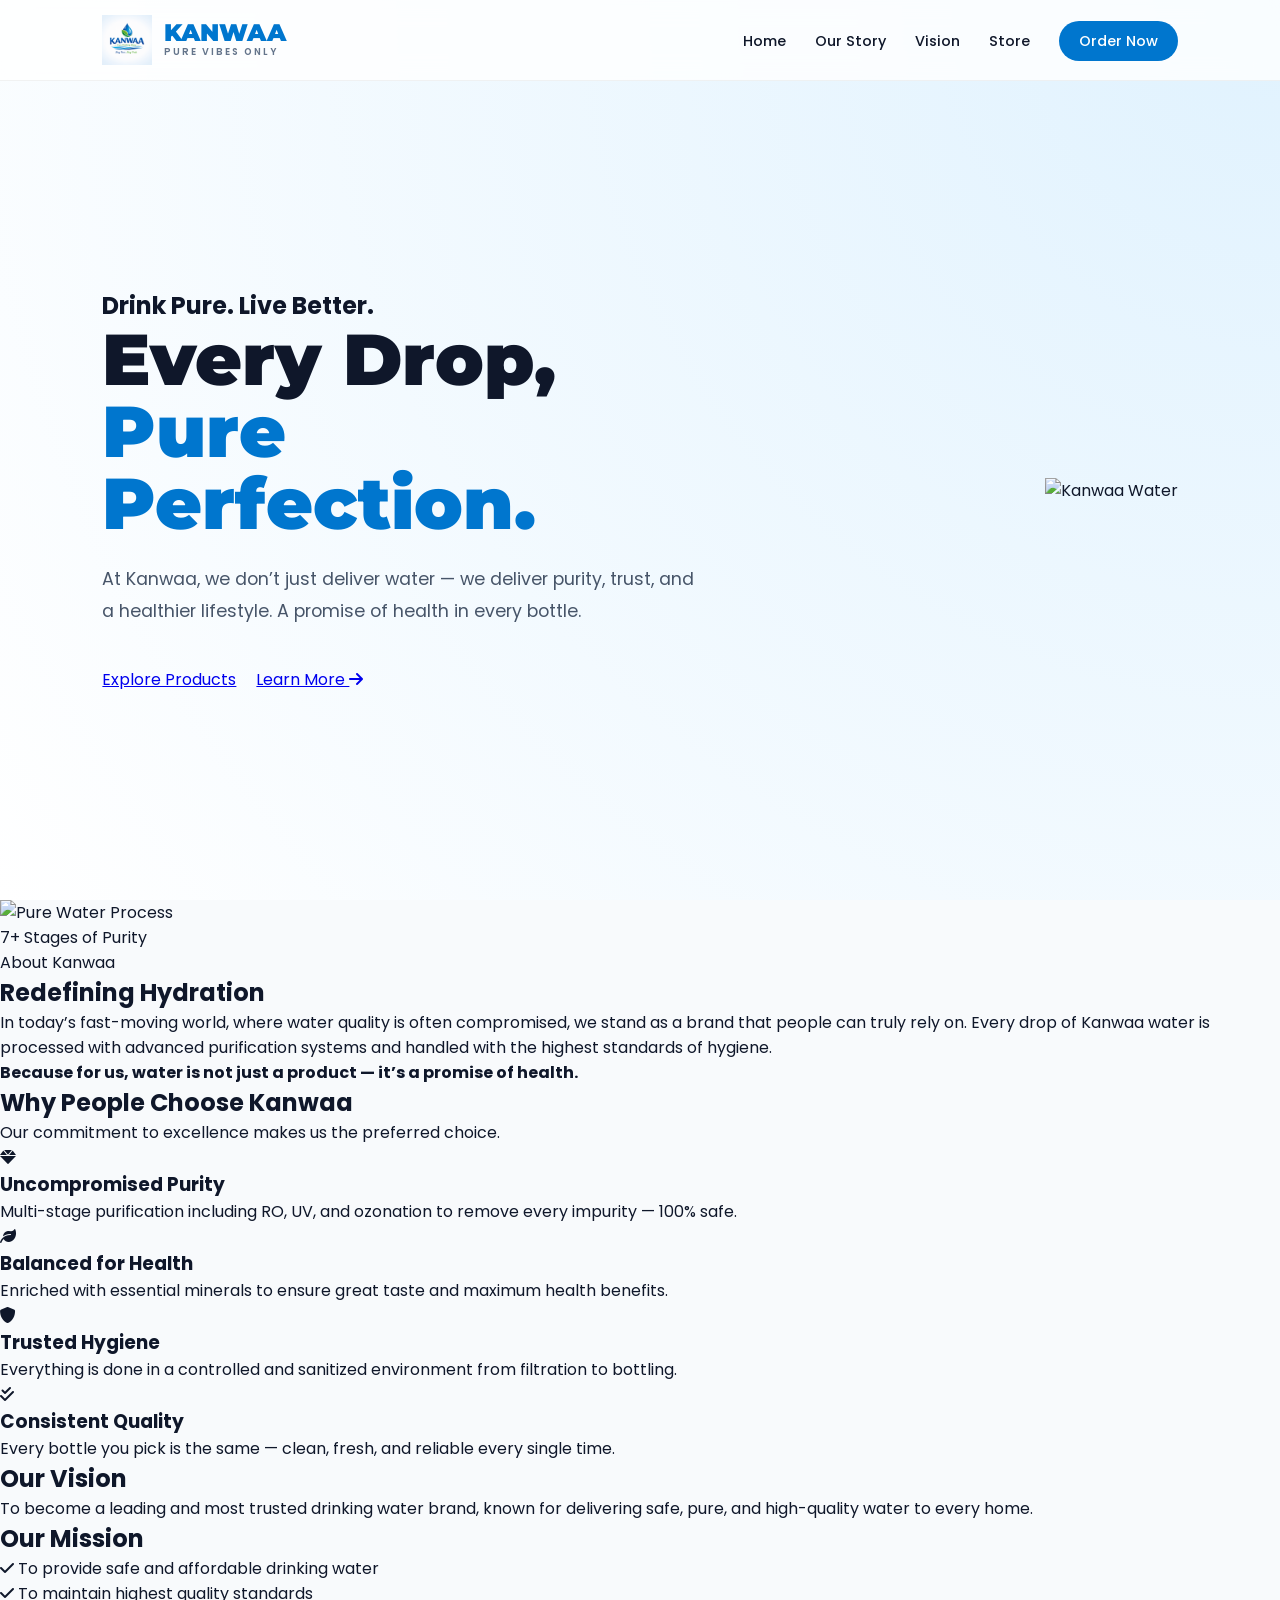
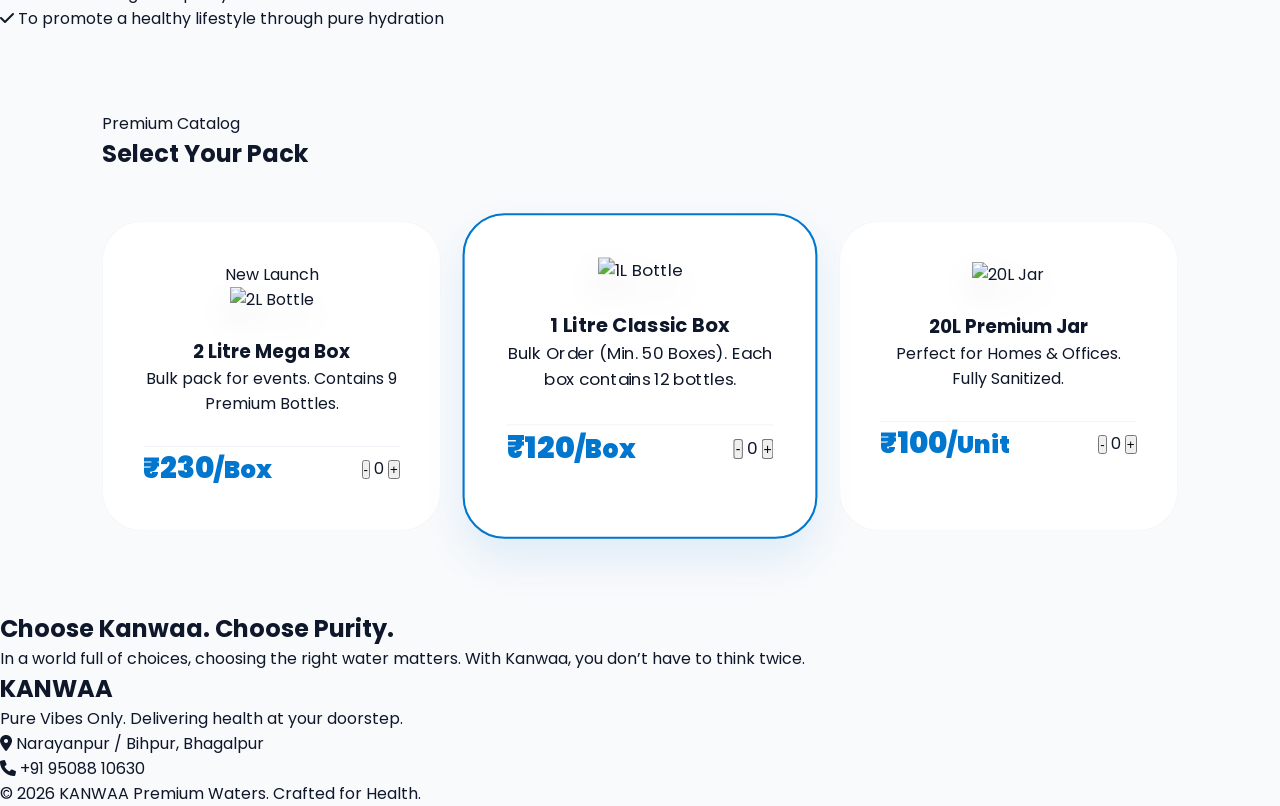
==== index.html @ 993a34cc "Update index.html" ====
<!DOCTYPE html>
<html lang="en">
<head>
    <meta charset="UTF-8">
    <meta name="viewport" content="width=device-width, initial-scale=1.0, maximum-scale=1.0, user-scalable=no">
    <title>KANWAA | Every Drop, Pure Perfection</title>
    <link rel="stylesheet" href="style.css">
    <link href="https://fonts.googleapis.com/css2?family=Montserrat:wght@400;700;900&family=Playfair+Display:wght@700&family=Poppins:wght@300;400;600&display=swap" rel="stylesheet">
    <link rel="stylesheet" href="https://cdnjs.cloudflare.com/ajax/libs/font-awesome/6.0.0/css/all.min.css">
</head>
<body>

    <nav class="navbar">
        <div class="logo">
            <img src="logo.png" alt="Kanwaa">
            <div class="brand-text">
                <span class="main-name">KANWAA</span>
                <span class="tagline">PURE VIBES ONLY</span>
            </div>
        </div>
        <div class="nav-links">
            <a href="#hero">Home</a>
            <a href="#about">Our Story</a>
            <a href="#vision">Vision</a>
            <a href="#products">Store</a>
            <a href="https://wa.me/919508810630" class="nav-cta">Order Now</a>
        </div>
    </nav>

    <section id="hero" class="hero-section">
        <div class="hero-content reveal">
            <h2 class="sub-headline">Drink Pure. Live Better.</h2>
            <h1>Every Drop, <br><span>Pure Perfection.</span></h1>
            <p>At Kanwaa, we don’t just deliver water — we deliver purity, trust, and a healthier lifestyle. A promise of health in every bottle.</p>
            <div class="hero-btns">
                <a href="#products" class="btn-primary">Explore Products</a>
                <a href="#about" class="btn-link">Learn More <i class="fas fa-arrow-right"></i></a>
            </div>
        </div>
        <div class="hero-visual">
            <img src="bottle.png" class="floating-hero" alt="Kanwaa Water">
        </div>
    </section>

    <section id="about" class="about-section">
        <div class="container">
            <div class="about-grid">
                <div class="about-image reveal">
                    <img src="factory-view.jpg" alt="Pure Water Process">
                    <div class="experience-badge">7+ Stages of Purity</div>
                </div>
                <div class="about-text reveal">
                    <span class="section-tag">About Kanwaa</span>
                    <h2>Redefining Hydration</h2>
                    <p>In today’s fast-moving world, where water quality is often compromised, we stand as a brand that people can truly rely on. Every drop of Kanwaa water is processed with advanced purification systems and handled with the highest standards of hygiene.</p>
                    <p><strong>Because for us, water is not just a product — it’s a promise of health.</strong></p>
                </div>
            </div>
        </div>
    </section>

    <section class="features-section">
        <div class="section-header reveal">
            <h2>Why People Choose Kanwaa</h2>
            <p>Our commitment to excellence makes us the preferred choice.</p>
        </div>
        <div class="features-grid container">
            <div class="feature-card reveal">
                <div class="icon-box"><i class="fas fa-gem"></i></div>
                <h3>Uncompromised Purity</h3>
                <p>Multi-stage purification including RO, UV, and ozonation to remove every impurity — 100% safe.</p>
            </div>
            <div class="feature-card reveal">
                <div class="icon-box"><i class="fas fa-leaf"></i></div>
                <h3>Balanced for Health</h3>
                <p>Enriched with essential minerals to ensure great taste and maximum health benefits.</p>
            </div>
            <div class="feature-card reveal">
                <div class="icon-box"><i class="fas fa-shield-alt"></i></div>
                <h3>Trusted Hygiene</h3>
                <p>Everything is done in a controlled and sanitized environment from filtration to bottling.</p>
            </div>
            <div class="feature-card reveal">
                <div class="icon-box"><i class="fas fa-check-double"></i></div>
                <h3>Consistent Quality</h3>
                <p>Every bottle you pick is the same — clean, fresh, and reliable every single time.</p>
            </div>
        </div>
    </section>

    <section id="vision" class="vision-section">
        <div class="vision-overlay"></div>
        <div class="container vision-content reveal">
            <div class="vision-box">
                <h2>Our Vision</h2>
                <p>To become a leading and most trusted drinking water brand, known for delivering safe, pure, and high-quality water to every home.</p>
            </div>
            <div class="mission-box">
                <h2>Our Mission</h2>
                <ul>
                    <li><i class="fas fa-check"></i> To provide safe and affordable drinking water</li>
                    <li><i class="fas fa-check"></i> To maintain highest quality standards</li>
                    <li><i class="fas fa-check"></i> To promote a healthy lifestyle through pure hydration</li>
                </ul>
            </div>
        </div>
    </section>

    <section id="products" class="store-section">
        <div class="section-header reveal">
            <span class="section-tag">Premium Catalog</span>
            <h2>Select Your Pack</h2>
        </div>
        
        <div class="product-grid container">
            <div class="p-card reveal">
                <span class="best-value">New Launch</span>
                <div class="p-img"><img src="bottle-2l.png" alt="2L Bottle"></div>
                <div class="p-info">
                    <h3>2 Litre Mega Box</h3>
                    <p>Bulk pack for events. Contains 9 Premium Bottles.</p>
                    <div class="p-footer">
                        <span class="price">₹230<small>/Box</small></span>
                        <div class="qty-btn">
                            <button onclick="changeQty('b2l', -1)">-</button>
                            <span id="b2l-qty">0</span>
                            <button onclick="changeQty('b2l', 1)">+</button>
                        </div>
                    </div>
                </div>
            </div>

            <div class="p-card featured reveal">
                <div class="p-img"><img src="bottle-1l.png" alt="1L Bottle"></div>
                <div class="p-info">
                    <h3>1 Litre Classic Box</h3>
                    <p>Bulk Order (Min. 50 Boxes). Each box contains 12 bottles.</p>
                    <div class="p-footer">
                        <span class="price">₹120<small>/Box</small></span>
                        <div class="qty-btn">
                            <button onclick="changeQty('b1l', -1)">-</button>
                            <span id="b1l-qty">0</span>
                            <button onclick="changeQty('b1l', 1)">+</button>
                        </div>
                    </div>
                </div>
            </div>

            <div class="p-card reveal">
                <div class="p-img"><img src="can-20l.png" alt="20L Jar"></div>
                <div class="p-info">
                    <h3>20L Premium Jar</h3>
                    <p>Perfect for Homes & Offices. Fully Sanitized.</p>
                    <div class="p-footer">
                        <span class="price">₹100<small>/Unit</small></span>
                        <div class="qty-btn">
                            <button onclick="changeQty('can20', -1)">-</button>
                            <span id="can20-qty">0</span>
                            <button onclick="changeQty('can20', 1)">+</button>
                        </div>
                    </div>
                </div>
            </div>
        </div>
    </section>

    <section class="final-msg reveal">
        <div class="container">
            <h2>Choose Kanwaa. Choose Purity.</h2>
            <p>In a world full of choices, choosing the right water matters. With Kanwaa, you don’t have to think twice.</p>
        </div>
    </section>

    <div id="loginModal" class="modal-overlay">
        <div class="modal-content">
            <h3>Complete Delivery Info</h3>
            <input type="text" id="userName" placeholder="Your Name">
            <input type="tel" id="userPhone" placeholder="WhatsApp Number">
            <textarea id="userAddress" placeholder="Full Delivery Address"></textarea>
            <button class="btn-confirm" onclick="finalCheckout()">Confirm & WhatsApp</button>
            <button class="btn-close" onclick="closeModal()">Close</button>
        </div>
    </div>

    <div id="checkout-bar" class="checkout-bar hide">
        <div class="total-wrap">
            <span>Estimated Total</span>
            <h3 id="total-amt">₹0</h3>
        </div>
        <button class="btn-order" onclick="openModal()">Order via WhatsApp</button>
    </div>

    <footer class="footer">
        <div class="container footer-grid">
            <div class="f-brand">
                <h2>KANWAA</h2>
                <p>Pure Vibes Only. Delivering health at your doorstep.</p>
            </div>
            <div class="f-contact">
                <p><i class="fas fa-map-marker-alt"></i> Narayanpur / Bihpur, Bhagalpur</p>
                <p><i class="fas fa-phone"></i> +91 95088 10630</p>
            </div>
        </div>
        <div class="bottom-bar">© 2026 KANWAA Premium Waters. Crafted for Health.</div>
    </footer>

    <script src="script.js"></script>
</body>
</html>
---- style.css ----
:root {
    --brand-blue: #0076CE;
    --brand-dark: #0f172a;
    --brand-white: #ffffff;
    --brand-grey: #f8fafc;
    --accent: #10b981;
}

* { margin: 0; padding: 0; box-sizing: border-box; }
body { font-family: 'Poppins', sans-serif; background: var(--brand-grey); color: var(--brand-dark); overflow-x: hidden; }

/* Luxury Navbar */
.navbar {
    position: fixed; width: 100%; top: 0; padding: 15px 8%;
    display: flex; justify-content: space-between; align-items: center;
    background: rgba(255,255,255,0.8); backdrop-filter: blur(15px);
    z-index: 1000; border-bottom: 1px solid rgba(0,0,0,0.05);
}
.logo { display: flex; align-items: center; gap: 12px; }
.logo img { height: 50px; }
.brand-text { display: flex; flex-direction: column; }
.main-name { font-family: 'Montserrat', sans-serif; font-weight: 900; font-size: 1.5rem; color: var(--brand-blue); line-height: 1; }
.tagline { font-size: 0.6rem; text-transform: uppercase; letter-spacing: 2px; font-weight: 600; color: #64748b; }
.nav-links a { margin-left: 25px; text-decoration: none; color: var(--brand-dark); font-size: 0.9rem; font-weight: 500; transition: 0.3s; }
.nav-cta { background: var(--brand-blue); color: white !important; padding: 10px 20px; border-radius: 50px; }

/* Hero Section */
.hero-section {
    padding: 160px 8% 80px; min-height: 100vh;
    display: flex; justify-content: space-between; align-items: center;
    background: radial-gradient(circle at top right, #e0f2fe, #ffffff);
}
.hero-content { max-width: 600px; }
.pre-title { font-size: 0.8rem; letter-spacing: 5px; color: var(--brand-blue); margin-bottom: 15px; }
.hero-content h1 { font-family: 'Montserrat', sans-serif; font-size: 4.5rem; line-height: 1; margin-bottom: 25px; font-weight: 900; }
.hero-content h1 span { color: var(--brand-blue); }
.hero-content p { font-size: 1.1rem; color: #475569; line-height: 1.8; margin-bottom: 40px; }
.hero-btns { display: flex; gap: 20px; }
.btn-main { background: var(--brand-dark); color: white; padding: 18px 35px; border-radius: 50px; text-decoration: none; font-weight: bold; transition: 0.3s; }
.btn-outline { border: 2px solid var(--brand-dark); color: var(--brand-dark); padding: 16px 35px; border-radius: 50px; text-decoration: none; font-weight: bold; }
.btn-main:hover { transform: translateY(-5px); box-shadow: 0 10px 20px rgba(0,0,0,0.1); }

/* Delivery Checker */
.delivery-checker { padding: 40px 8%; margin-top: -60px; z-index: 100; position: relative; }
.checker-card { background: white; padding: 40px; border-radius: 30px; box-shadow: 0 20px 50px rgba(0,0,0,0.05); text-align: center; }
.checker-card i { font-size: 2rem; color: var(--brand-blue); margin-bottom: 15px; }
.input-group { display: flex; max-width: 500px; margin: 25px auto; background: #f1f5f9; padding: 8px; border-radius: 100px; }
.input-group input { border: none; background: transparent; padding: 12px 25px; flex: 1; outline: none; font-size: 1rem; }
.input-group button { background: var(--brand-blue); color: white; border: none; padding: 12px 30px; border-radius: 100px; font-weight: bold; cursor: pointer; }

/* Science Section */
.science-section { padding: 100px 8%; background: white; text-align: center; }
.section-title span { font-size: 0.8rem; font-weight: 700; color: var(--brand-blue); letter-spacing: 3px; }
.section-title h2 { font-family: 'Montserrat', sans-serif; font-size: 2.5rem; margin-top: 10px; margin-bottom: 60px; }
.science-grid { display: grid; grid-template-columns: repeat(auto-fit, minmax(280px, 1fr)); gap: 40px; }
.science-item { padding: 40px; border-radius: 20px; background: #f8fafc; transition: 0.3s; }
.science-item i { font-size: 2.5rem; color: var(--brand-blue); margin-bottom: 20px; }
.science-item h3 { margin-bottom: 15px; font-weight: 700; }
.science-item p { font-size: 0.95rem; color: #64748b; line-height: 1.6; }

/* Product Cards */
.store-section { padding: 80px 8%; }
.product-grid { display: grid; grid-template-columns: repeat(auto-fit, minmax(320px, 1fr)); gap: 30px; margin-top: 50px; }
.p-card { background: white; padding: 40px; border-radius: 40px; border: 1px solid rgba(0,0,0,0.03); transition: 0.4s; text-align: center; }
.p-card.featured { border: 2px solid var(--brand-blue); transform: scale(1.05); box-shadow: 0 20px 40px rgba(0,118,206,0.1); }
.p-img img { height: 250px; margin-bottom: 25px; filter: drop-shadow(0 15px 15px rgba(0,0,0,0.1)); }
.p-footer { display: flex; justify-content: space-between; align-items: center; margin-top: 30px; border-top: 1px solid #f1f5f9; pt: 20px; }
.price { font-size: 1.8rem; font-weight: 900; color: var(--brand-blue); }
.qty { display: flex; align-items: center; gap: 15px; background: #f1f5f9; padding: 5px; border-radius: 50px; }
.qty button { width: 35px; height: 35px; border-radius: 50%; border: none; background: white; font-weight: bold; cursor: pointer; color: var(--brand-blue); }

/* Sticky Bar */
.checkout-bar {
    position: fixed; bottom: 20px; left: 50%; transform: translateX(-50%);
    width: 90%; max-width: 800px; background: var(--brand-dark);
    padding: 20px 40px; border-radius: 100px; display: flex; justify-content: space-between;
    align-items: center; color: white; z-index: 2000; box-shadow: 0 30px 60px rgba(0,0,0,0.3);
}
.checkout-bar.hide { display: none; }
.btn-final { background: var(--accent); color: white; border: none; padding: 15px 35px; border-radius: 50px; font-weight: 800; cursor: pointer; transition: 0.3s; }

/* Modal Styles */
.modal-overlay { position: fixed; top:0; left:0; width:100%; height:100%; background: rgba(0,0,0,0.8); z-index: 3000; display:none; align-items:center; justify-content:center; }
.modal-content { background: white; padding: 40px; border-radius: 30px; width: 90%; max-width: 500px; text-align: center; }
.modal-content input, .modal-content textarea { width: 100%; padding: 15px; margin-bottom: 15px; border-radius: 10px; border: 1px solid #ddd; font-family: inherit; }
.btn-confirm { background: var(--accent); color: white; width: 100%; padding: 15px; border-radius: 10px; border: none; font-weight: bold; cursor: pointer; margin-top: 10px; }

/* Mobile Optimization */
@media (max-width: 768px) {
    .hero-section { flex-direction: column; text-align: center; padding-top: 120px; }
    .hero-content h1 { font-size: 2.8rem; }
    .nav-links { display: none; }
    .hero-visual img { max-width: 200px; margin-top: 40px; }
    .checkout-bar { width: 95%; padding: 15px 25px; border-radius: 20px; bottom: 10px; }
    .checkout-bar h3 { font-size: 1.2rem; }
}
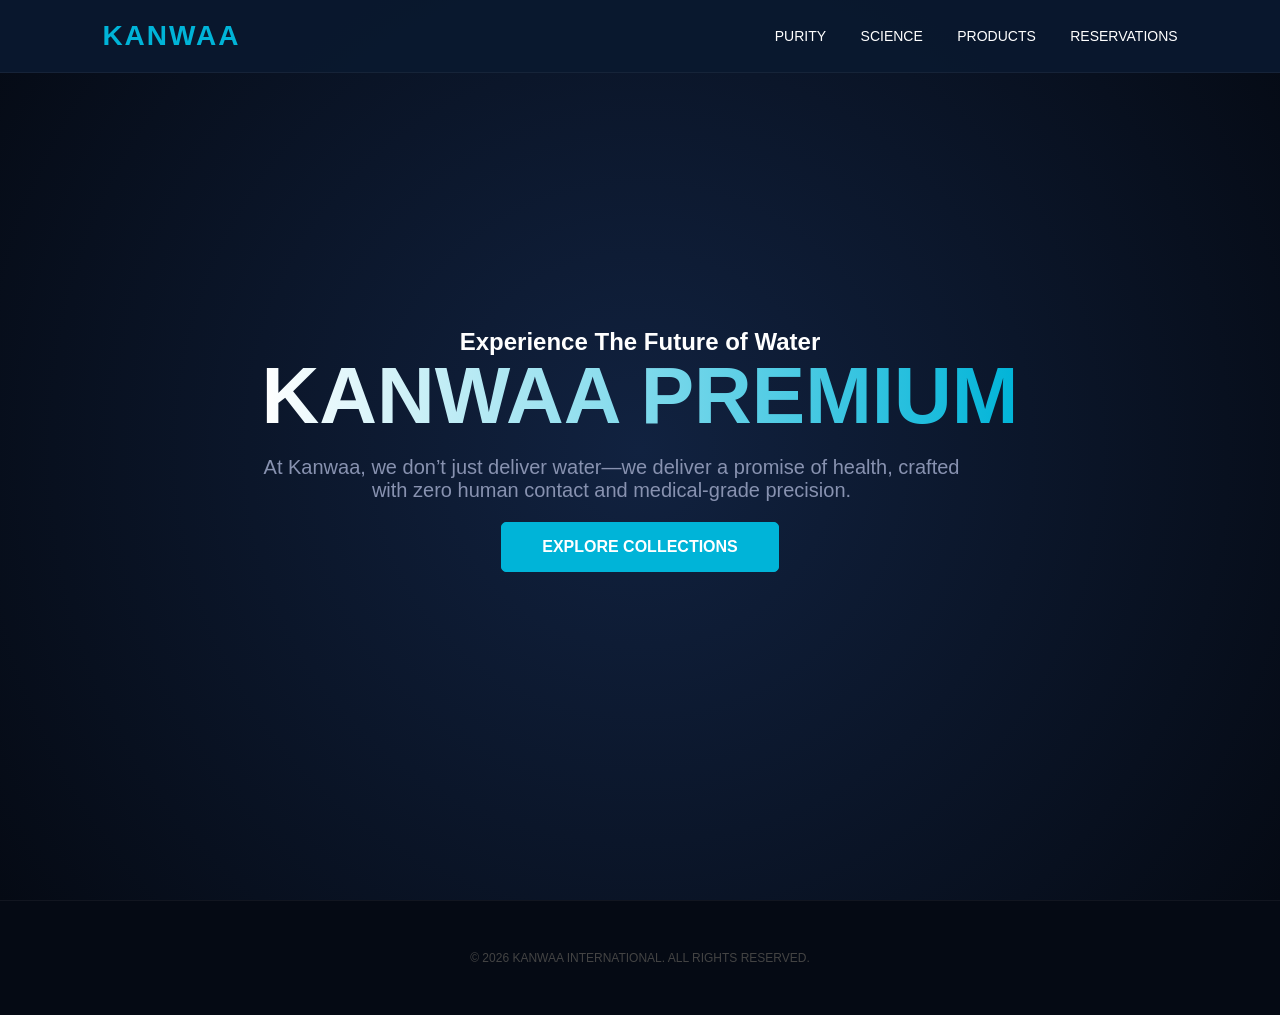
==== commit 223f71fd: "Update index.html" ====
--- a/index.html
+++ b/index.html
@@ -2,208 +2,31 @@
 <html lang="en">
 <head>
     <meta charset="UTF-8">
-    <meta name="viewport" content="width=device-width, initial-scale=1.0, maximum-scale=1.0, user-scalable=no">
-    <title>KANWAA | Every Drop, Pure Perfection</title>
+    <title>KANWAA | Elite Hydration</title>
     <link rel="stylesheet" href="style.css">
-    <link href="https://fonts.googleapis.com/css2?family=Montserrat:wght@400;700;900&family=Playfair+Display:wght@700&family=Poppins:wght@300;400;600&display=swap" rel="stylesheet">
-    <link rel="stylesheet" href="https://cdnjs.cloudflare.com/ajax/libs/font-awesome/6.0.0/css/all.min.css">
 </head>
 <body>
-
     <nav class="navbar">
-        <div class="logo">
-            <img src="logo.png" alt="Kanwaa">
-            <div class="brand-text">
-                <span class="main-name">KANWAA</span>
-                <span class="tagline">PURE VIBES ONLY</span>
-            </div>
-        </div>
+        <div class="logo">KANWAA</div>
         <div class="nav-links">
-            <a href="#hero">Home</a>
-            <a href="#about">Our Story</a>
-            <a href="#vision">Vision</a>
-            <a href="#products">Store</a>
-            <a href="https://wa.me/919508810630" class="nav-cta">Order Now</a>
+            <a href="index.html">Purity</a>
+            <a href="science.html">Science</a>
+            <a href="products.html">Products</a>
+            <a href="order.html">Reservations</a>
         </div>
     </nav>
 
-    <section id="hero" class="hero-section">
+    <section class="hero">
         <div class="hero-content reveal">
-            <h2 class="sub-headline">Drink Pure. Live Better.</h2>
-            <h1>Every Drop, <br><span>Pure Perfection.</span></h1>
-            <p>At Kanwaa, we don’t just deliver water — we deliver purity, trust, and a healthier lifestyle. A promise of health in every bottle.</p>
-            <div class="hero-btns">
-                <a href="#products" class="btn-primary">Explore Products</a>
-                <a href="#about" class="btn-link">Learn More <i class="fas fa-arrow-right"></i></a>
-            </div>
-        </div>
-        <div class="hero-visual">
-            <img src="bottle.png" class="floating-hero" alt="Kanwaa Water">
+            <h2>Experience The Future of Water</h2>
+            <h1>KANWAA PREMIUM</h1>
+            <p>At Kanwaa, we don’t just deliver water—we deliver a promise of health, crafted with zero human contact and medical-grade precision.</p>
+            <a href="products.html" class="btn-premium">EXPLORE COLLECTIONS</a>
         </div>
     </section>
 
-    <section id="about" class="about-section">
-        <div class="container">
-            <div class="about-grid">
-                <div class="about-image reveal">
-                    <img src="factory-view.jpg" alt="Pure Water Process">
-                    <div class="experience-badge">7+ Stages of Purity</div>
-                </div>
-                <div class="about-text reveal">
-                    <span class="section-tag">About Kanwaa</span>
-                    <h2>Redefining Hydration</h2>
-                    <p>In today’s fast-moving world, where water quality is often compromised, we stand as a brand that people can truly rely on. Every drop of Kanwaa water is processed with advanced purification systems and handled with the highest standards of hygiene.</p>
-                    <p><strong>Because for us, water is not just a product — it’s a promise of health.</strong></p>
-                </div>
-            </div>
-        </div>
-    </section>
-
-    <section class="features-section">
-        <div class="section-header reveal">
-            <h2>Why People Choose Kanwaa</h2>
-            <p>Our commitment to excellence makes us the preferred choice.</p>
-        </div>
-        <div class="features-grid container">
-            <div class="feature-card reveal">
-                <div class="icon-box"><i class="fas fa-gem"></i></div>
-                <h3>Uncompromised Purity</h3>
-                <p>Multi-stage purification including RO, UV, and ozonation to remove every impurity — 100% safe.</p>
-            </div>
-            <div class="feature-card reveal">
-                <div class="icon-box"><i class="fas fa-leaf"></i></div>
-                <h3>Balanced for Health</h3>
-                <p>Enriched with essential minerals to ensure great taste and maximum health benefits.</p>
-            </div>
-            <div class="feature-card reveal">
-                <div class="icon-box"><i class="fas fa-shield-alt"></i></div>
-                <h3>Trusted Hygiene</h3>
-                <p>Everything is done in a controlled and sanitized environment from filtration to bottling.</p>
-            </div>
-            <div class="feature-card reveal">
-                <div class="icon-box"><i class="fas fa-check-double"></i></div>
-                <h3>Consistent Quality</h3>
-                <p>Every bottle you pick is the same — clean, fresh, and reliable every single time.</p>
-            </div>
-        </div>
-    </section>
-
-    <section id="vision" class="vision-section">
-        <div class="vision-overlay"></div>
-        <div class="container vision-content reveal">
-            <div class="vision-box">
-                <h2>Our Vision</h2>
-                <p>To become a leading and most trusted drinking water brand, known for delivering safe, pure, and high-quality water to every home.</p>
-            </div>
-            <div class="mission-box">
-                <h2>Our Mission</h2>
-                <ul>
-                    <li><i class="fas fa-check"></i> To provide safe and affordable drinking water</li>
-                    <li><i class="fas fa-check"></i> To maintain highest quality standards</li>
-                    <li><i class="fas fa-check"></i> To promote a healthy lifestyle through pure hydration</li>
-                </ul>
-            </div>
-        </div>
-    </section>
-
-    <section id="products" class="store-section">
-        <div class="section-header reveal">
-            <span class="section-tag">Premium Catalog</span>
-            <h2>Select Your Pack</h2>
-        </div>
-        
-        <div class="product-grid container">
-            <div class="p-card reveal">
-                <span class="best-value">New Launch</span>
-                <div class="p-img"><img src="bottle-2l.png" alt="2L Bottle"></div>
-                <div class="p-info">
-                    <h3>2 Litre Mega Box</h3>
-                    <p>Bulk pack for events. Contains 9 Premium Bottles.</p>
-                    <div class="p-footer">
-                        <span class="price">₹230<small>/Box</small></span>
-                        <div class="qty-btn">
-                            <button onclick="changeQty('b2l', -1)">-</button>
-                            <span id="b2l-qty">0</span>
-                            <button onclick="changeQty('b2l', 1)">+</button>
-                        </div>
-                    </div>
-                </div>
-            </div>
-
-            <div class="p-card featured reveal">
-                <div class="p-img"><img src="bottle-1l.png" alt="1L Bottle"></div>
-                <div class="p-info">
-                    <h3>1 Litre Classic Box</h3>
-                    <p>Bulk Order (Min. 50 Boxes). Each box contains 12 bottles.</p>
-                    <div class="p-footer">
-                        <span class="price">₹120<small>/Box</small></span>
-                        <div class="qty-btn">
-                            <button onclick="changeQty('b1l', -1)">-</button>
-                            <span id="b1l-qty">0</span>
-                            <button onclick="changeQty('b1l', 1)">+</button>
-                        </div>
-                    </div>
-                </div>
-            </div>
-
-            <div class="p-card reveal">
-                <div class="p-img"><img src="can-20l.png" alt="20L Jar"></div>
-                <div class="p-info">
-                    <h3>20L Premium Jar</h3>
-                    <p>Perfect for Homes & Offices. Fully Sanitized.</p>
-                    <div class="p-footer">
-                        <span class="price">₹100<small>/Unit</small></span>
-                        <div class="qty-btn">
-                            <button onclick="changeQty('can20', -1)">-</button>
-                            <span id="can20-qty">0</span>
-                            <button onclick="changeQty('can20', 1)">+</button>
-                        </div>
-                    </div>
-                </div>
-            </div>
-        </div>
-    </section>
-
-    <section class="final-msg reveal">
-        <div class="container">
-            <h2>Choose Kanwaa. Choose Purity.</h2>
-            <p>In a world full of choices, choosing the right water matters. With Kanwaa, you don’t have to think twice.</p>
-        </div>
-    </section>
-
-    <div id="loginModal" class="modal-overlay">
-        <div class="modal-content">
-            <h3>Complete Delivery Info</h3>
-            <input type="text" id="userName" placeholder="Your Name">
-            <input type="tel" id="userPhone" placeholder="WhatsApp Number">
-            <textarea id="userAddress" placeholder="Full Delivery Address"></textarea>
-            <button class="btn-confirm" onclick="finalCheckout()">Confirm & WhatsApp</button>
-            <button class="btn-close" onclick="closeModal()">Close</button>
-        </div>
-    </div>
-
-    <div id="checkout-bar" class="checkout-bar hide">
-        <div class="total-wrap">
-            <span>Estimated Total</span>
-            <h3 id="total-amt">₹0</h3>
-        </div>
-        <button class="btn-order" onclick="openModal()">Order via WhatsApp</button>
-    </div>
-
-    <footer class="footer">
-        <div class="container footer-grid">
-            <div class="f-brand">
-                <h2>KANWAA</h2>
-                <p>Pure Vibes Only. Delivering health at your doorstep.</p>
-            </div>
-            <div class="f-contact">
-                <p><i class="fas fa-map-marker-alt"></i> Narayanpur / Bihpur, Bhagalpur</p>
-                <p><i class="fas fa-phone"></i> +91 95088 10630</p>
-            </div>
-        </div>
-        <div class="bottom-bar">© 2026 KANWAA Premium Waters. Crafted for Health.</div>
+    <footer class="reveal">
+        &copy; 2026 KANWAA INTERNATIONAL. ALL RIGHTS RESERVED.
     </footer>
-
-    <script src="script.js"></script>
 </body>
 </html>
--- a/style.css
+++ b/style.css
@@ -1,96 +1,67 @@
 :root {
-    --brand-blue: #0076CE;
-    --brand-dark: #0f172a;
-    --brand-white: #ffffff;
-    --brand-grey: #f8fafc;
-    --accent: #10b981;
+    --gold: #D4AF37;
+    --deep-blue: #0a192f;
+    --water-blue: #00b4d8;
+    --glass: rgba(255, 255, 255, 0.05);
 }
 
-* { margin: 0; padding: 0; box-sizing: border-box; }
-body { font-family: 'Poppins', sans-serif; background: var(--brand-grey); color: var(--brand-dark); overflow-x: hidden; }
+* { margin: 0; padding: 0; box-sizing: border-box; font-family: 'Poppins', sans-serif; }
+body { background: #050a14; color: #fff; overflow-x: hidden; }
 
-/* Luxury Navbar */
+/* Navigation */
 .navbar {
-    position: fixed; width: 100%; top: 0; padding: 15px 8%;
     display: flex; justify-content: space-between; align-items: center;
-    background: rgba(255,255,255,0.8); backdrop-filter: blur(15px);
-    z-index: 1000; border-bottom: 1px solid rgba(0,0,0,0.05);
+    padding: 20px 8%; background: rgba(10, 25, 47, 0.95);
+    position: fixed; width: 100%; top: 0; z-index: 1000; border-bottom: 1px solid var(--glass);
 }
-.logo { display: flex; align-items: center; gap: 12px; }
-.logo img { height: 50px; }
-.brand-text { display: flex; flex-direction: column; }
-.main-name { font-family: 'Montserrat', sans-serif; font-weight: 900; font-size: 1.5rem; color: var(--brand-blue); line-height: 1; }
-.tagline { font-size: 0.6rem; text-transform: uppercase; letter-spacing: 2px; font-weight: 600; color: #64748b; }
-.nav-links a { margin-left: 25px; text-decoration: none; color: var(--brand-dark); font-size: 0.9rem; font-weight: 500; transition: 0.3s; }
-.nav-cta { background: var(--brand-blue); color: white !important; padding: 10px 20px; border-radius: 50px; }
+.logo { font-size: 28px; font-weight: 900; color: var(--water-blue); letter-spacing: 2px; }
+.nav-links a { color: #fff; text-decoration: none; margin-left: 30px; font-weight: 500; transition: 0.3s; font-size: 14px; text-transform: uppercase; }
+.nav-links a:hover { color: var(--water-blue); }
 
 /* Hero Section */
-.hero-section {
-    padding: 160px 8% 80px; min-height: 100vh;
-    display: flex; justify-content: space-between; align-items: center;
-    background: radial-gradient(circle at top right, #e0f2fe, #ffffff);
+.hero {
+    height: 100vh; display: flex; align-items: center; justify-content: center;
+    text-align: center; background: radial-gradient(circle, #112240 0%, #050a14 100%);
+    padding: 0 10%;
 }
-.hero-content { max-width: 600px; }
-.pre-title { font-size: 0.8rem; letter-spacing: 5px; color: var(--brand-blue); margin-bottom: 15px; }
-.hero-content h1 { font-family: 'Montserrat', sans-serif; font-size: 4.5rem; line-height: 1; margin-bottom: 25px; font-weight: 900; }
-.hero-content h1 span { color: var(--brand-blue); }
-.hero-content p { font-size: 1.1rem; color: #475569; line-height: 1.8; margin-bottom: 40px; }
-.hero-btns { display: flex; gap: 20px; }
-.btn-main { background: var(--brand-dark); color: white; padding: 18px 35px; border-radius: 50px; text-decoration: none; font-weight: bold; transition: 0.3s; }
-.btn-outline { border: 2px solid var(--brand-dark); color: var(--brand-dark); padding: 16px 35px; border-radius: 50px; text-decoration: none; font-weight: bold; }
-.btn-main:hover { transform: translateY(-5px); box-shadow: 0 10px 20px rgba(0,0,0,0.1); }
+.hero-content h1 { font-size: 80px; font-weight: 900; background: linear-gradient(to right, #fff, var(--water-blue)); -webkit-background-clip: text; -webkit-text-fill-color: transparent; line-height: 1; }
+.hero-content p { font-size: 20px; color: #8892b0; margin: 20px 0; max-width: 700px; }
 
-/* Delivery Checker */
-.delivery-checker { padding: 40px 8%; margin-top: -60px; z-index: 100; position: relative; }
-.checker-card { background: white; padding: 40px; border-radius: 30px; box-shadow: 0 20px 50px rgba(0,0,0,0.05); text-align: center; }
-.checker-card i { font-size: 2rem; color: var(--brand-blue); margin-bottom: 15px; }
-.input-group { display: flex; max-width: 500px; margin: 25px auto; background: #f1f5f9; padding: 8px; border-radius: 100px; }
-.input-group input { border: none; background: transparent; padding: 12px 25px; flex: 1; outline: none; font-size: 1rem; }
-.input-group button { background: var(--brand-blue); color: white; border: none; padding: 12px 30px; border-radius: 100px; font-weight: bold; cursor: pointer; }
+/* Buttons */
+.btn-premium {
+    padding: 15px 40px; background: var(--water-blue); color: #fff; text-decoration: none;
+    border-radius: 5px; font-weight: bold; display: inline-block; transition: 0.4s;
+    border: 1px solid var(--water-blue);
+}
+.btn-premium:hover { background: transparent; color: var(--water-blue); transform: translateY(-5px); }
 
-/* Science Section */
-.science-section { padding: 100px 8%; background: white; text-align: center; }
-.section-title span { font-size: 0.8rem; font-weight: 700; color: var(--brand-blue); letter-spacing: 3px; }
-.section-title h2 { font-family: 'Montserrat', sans-serif; font-size: 2.5rem; margin-top: 10px; margin-bottom: 60px; }
-.science-grid { display: grid; grid-template-columns: repeat(auto-fit, minmax(280px, 1fr)); gap: 40px; }
-.science-item { padding: 40px; border-radius: 20px; background: #f8fafc; transition: 0.3s; }
-.science-item i { font-size: 2.5rem; color: var(--brand-blue); margin-bottom: 20px; }
-.science-item h3 { margin-bottom: 15px; font-weight: 700; }
-.science-item p { font-size: 0.95rem; color: #64748b; line-height: 1.6; }
+/* Science Grid */
+.science-grid { display: grid; grid-template-columns: repeat(3, 1fr); gap: 30px; padding: 100px 8%; }
+.step-card { background: #112240; padding: 40px; border-radius: 15px; border-bottom: 4px solid var(--water-blue); }
+.step-card h3 { color: var(--water-blue); margin-bottom: 15px; }
 
-/* Product Cards */
-.store-section { padding: 80px 8%; }
-.product-grid { display: grid; grid-template-columns: repeat(auto-fit, minmax(320px, 1fr)); gap: 30px; margin-top: 50px; }
-.p-card { background: white; padding: 40px; border-radius: 40px; border: 1px solid rgba(0,0,0,0.03); transition: 0.4s; text-align: center; }
-.p-card.featured { border: 2px solid var(--brand-blue); transform: scale(1.05); box-shadow: 0 20px 40px rgba(0,118,206,0.1); }
-.p-img img { height: 250px; margin-bottom: 25px; filter: drop-shadow(0 15px 15px rgba(0,0,0,0.1)); }
-.p-footer { display: flex; justify-content: space-between; align-items: center; margin-top: 30px; border-top: 1px solid #f1f5f9; pt: 20px; }
-.price { font-size: 1.8rem; font-weight: 900; color: var(--brand-blue); }
-.qty { display: flex; align-items: center; gap: 15px; background: #f1f5f9; padding: 5px; border-radius: 50px; }
-.qty button { width: 35px; height: 35px; border-radius: 50%; border: none; background: white; font-weight: bold; cursor: pointer; color: var(--brand-blue); }
+/* Product Grid */
+.product-container { display: grid; grid-template-columns: repeat(2, 1fr); gap: 40px; padding: 100px 8%; }
+.product-card { 
+    background: #112240; padding: 30px; border-radius: 20px; text-align: center;
+    transition: 0.5s; border: 1px solid var(--glass);
+}
+.product-card:hover { border-color: var(--water-blue); transform: scale(1.02); }
+.product-card img { height: 300px; margin-bottom: 20px; filter: drop-shadow(0 0 20px rgba(0, 180, 216, 0.3)); }
+.price-tag { font-size: 32px; font-weight: bold; color: var(--gold); margin: 15px 0; }
 
-/* Sticky Bar */
-.checkout-bar {
-    position: fixed; bottom: 20px; left: 50%; transform: translateX(-50%);
-    width: 90%; max-width: 800px; background: var(--brand-dark);
-    padding: 20px 40px; border-radius: 100px; display: flex; justify-content: space-between;
-    align-items: center; color: white; z-index: 2000; box-shadow: 0 30px 60px rgba(0,0,0,0.3);
+/* Order Form */
+.order-box { max-width: 600px; margin: 150px auto; background: #112240; padding: 50px; border-radius: 20px; }
+.order-box input, .order-box select {
+    width: 100%; padding: 15px; margin-bottom: 20px; background: #0a192f;
+    border: 1px solid var(--glass); color: #fff; border-radius: 5px;
 }
-.checkout-bar.hide { display: none; }
-.btn-final { background: var(--accent); color: white; border: none; padding: 15px 35px; border-radius: 50px; font-weight: 800; cursor: pointer; transition: 0.3s; }
 
-/* Modal Styles */
-.modal-overlay { position: fixed; top:0; left:0; width:100%; height:100%; background: rgba(0,0,0,0.8); z-index: 3000; display:none; align-items:center; justify-content:center; }
-.modal-content { background: white; padding: 40px; border-radius: 30px; width: 90%; max-width: 500px; text-align: center; }
-.modal-content input, .modal-content textarea { width: 100%; padding: 15px; margin-bottom: 15px; border-radius: 10px; border: 1px solid #ddd; font-family: inherit; }
-.btn-confirm { background: var(--accent); color: white; width: 100%; padding: 15px; border-radius: 10px; border: none; font-weight: bold; cursor: pointer; margin-top: 10px; }
+footer { text-align: center; padding: 50px; color: #444; font-size: 12px; border-top: 1px solid var(--glass); }
 
-/* Mobile Optimization */
-@media (max-width: 768px) {
-    .hero-section { flex-direction: column; text-align: center; padding-top: 120px; }
-    .hero-content h1 { font-size: 2.8rem; }
-    .nav-links { display: none; }
-    .hero-visual img { max-width: 200px; margin-top: 40px; }
-    .checkout-bar { width: 95%; padding: 15px 25px; border-radius: 20px; bottom: 10px; }
-    .checkout-bar h3 { font-size: 1.2rem; }
+/* Animation Classes */
+.reveal { animation: fadeInUp 1s ease forwards; }
+@keyframes fadeInUp {
+    from { opacity: 0; transform: translateY(50px); }
+    to { opacity: 1; transform: translateY(0); }
 }
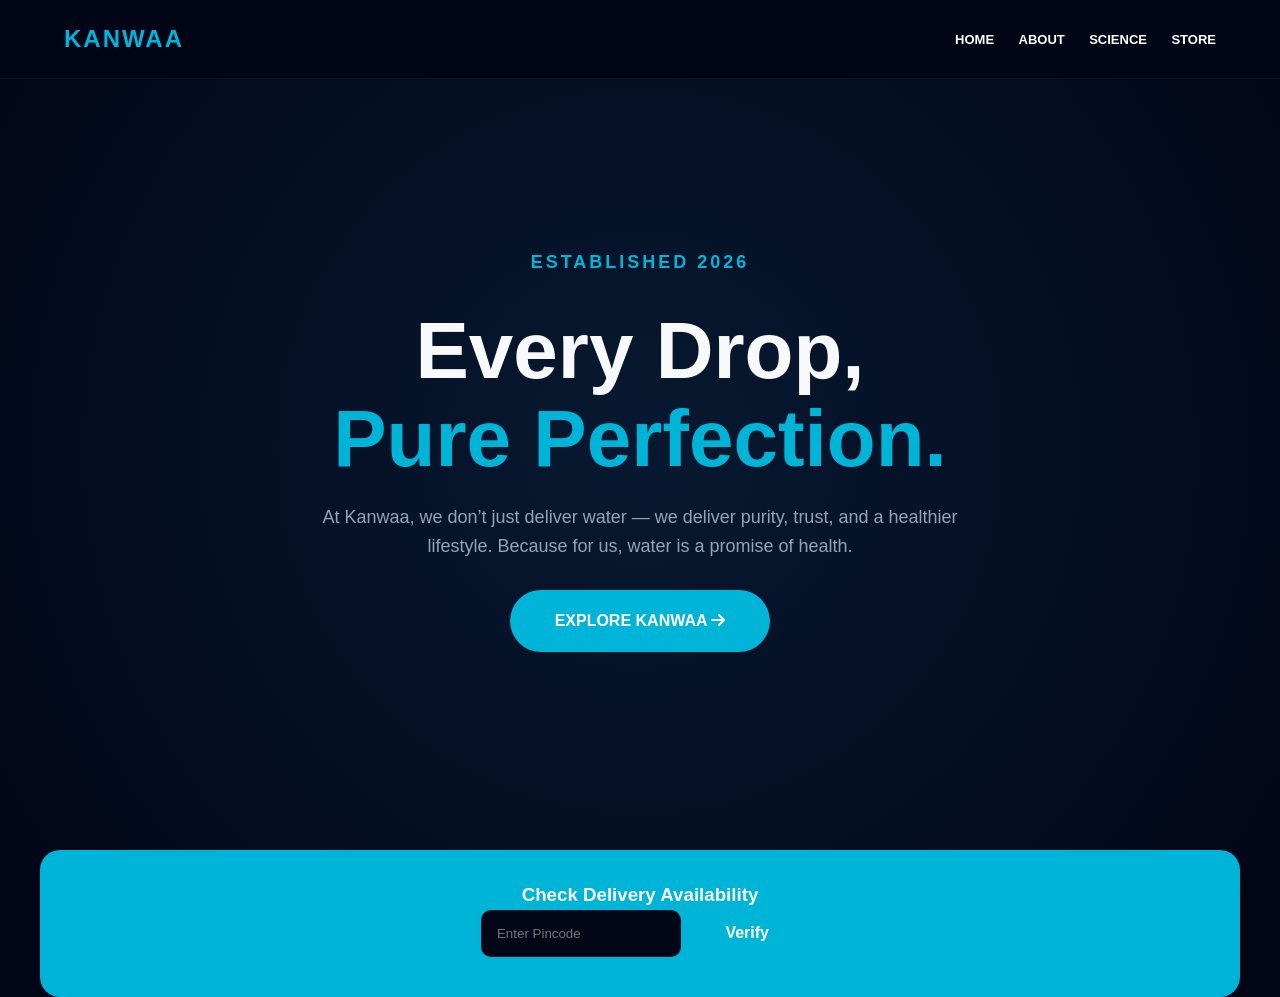
==== commit 13605e46: "Update index.html" ====
--- a/index.html
+++ b/index.html
@@ -2,31 +2,53 @@
 <html lang="en">
 <head>
     <meta charset="UTF-8">
-    <title>KANWAA | Elite Hydration</title>
+    <meta name="viewport" content="width=device-width, initial-scale=1.0">
+    <title>KANWAA | Every Drop, Pure Perfection</title>
     <link rel="stylesheet" href="style.css">
+    <link rel="stylesheet" href="https://cdnjs.cloudflare.com/ajax/libs/font-awesome/6.0.0/css/all.min.css">
 </head>
 <body>
     <nav class="navbar">
         <div class="logo">KANWAA</div>
         <div class="nav-links">
-            <a href="index.html">Purity</a>
+            <a href="index.html">Home</a>
+            <a href="about.html">About</a>
             <a href="science.html">Science</a>
-            <a href="products.html">Products</a>
-            <a href="order.html">Reservations</a>
+            <a href="products.html">Store</a>
         </div>
     </nav>
 
     <section class="hero">
-        <div class="hero-content reveal">
-            <h2>Experience The Future of Water</h2>
-            <h1>KANWAA PREMIUM</h1>
-            <p>At Kanwaa, we don’t just deliver water—we deliver a promise of health, crafted with zero human contact and medical-grade precision.</p>
-            <a href="products.html" class="btn-premium">EXPLORE COLLECTIONS</a>
+        <div>
+            <p style="color:var(--primary); font-weight: bold; letter-spacing: 3px;">ESTABLISHED 2026</p>
+            <h1>Every Drop, <br><span>Pure Perfection.</span></h1>
+            <p>At Kanwaa, we don’t just deliver water — we deliver purity, trust, and a healthier lifestyle. Because for us, water is a promise of health.</p>
+            <a href="about.html" class="btn-explore">EXPLORE KANWAA <i class="fas fa-arrow-right"></i></a>
         </div>
     </section>
 
-    <footer class="reveal">
-        &copy; 2026 KANWAA INTERNATIONAL. ALL RIGHTS RESERVED.
-    </footer>
+    <div class="container">
+        <div class="checker">
+            <h3>Check Delivery Availability</h3>
+            <input type="text" id="pincode" placeholder="Enter Pincode">
+            <button class="btn-explore" style="padding: 10px 30px;" onclick="checkArea()">Verify</button>
+            <p id="checkMsg" style="margin-top:10px;"></p>
+        </div>
+    </div>
+
+    <script>
+        function checkArea() {
+            const pin = document.getElementById('pincode').value;
+            const msg = document.getElementById('checkMsg');
+            const areas = ["812001", "812002", "853204", "854301"];
+            if(areas.includes(pin)) {
+                msg.innerText = "✓ Yes! We are delivering in your area.";
+                msg.style.color = "white";
+            } else {
+                msg.innerText = "× Sorry, we haven't reached your area yet.";
+                msg.style.color = "yellow";
+            }
+        }
+    </script>
 </body>
 </html>
--- a/style.css
+++ b/style.css
@@ -1,67 +1,71 @@
 :root {
-    --gold: #D4AF37;
-    --deep-blue: #0a192f;
-    --water-blue: #00b4d8;
+    --primary: #00b4d8;
+    --deep-blue: #03045e;
+    --gold: #ffb703;
     --glass: rgba(255, 255, 255, 0.05);
+    --text-white: #f8f9fa;
 }
 
 * { margin: 0; padding: 0; box-sizing: border-box; font-family: 'Poppins', sans-serif; }
-body { background: #050a14; color: #fff; overflow-x: hidden; }
+body { background: #020617; color: var(--text-white); line-height: 1.6; overflow-x: hidden; }
 
 /* Navigation */
 .navbar {
     display: flex; justify-content: space-between; align-items: center;
-    padding: 20px 8%; background: rgba(10, 25, 47, 0.95);
+    padding: 20px 5%; background: rgba(2, 6, 23, 0.95);
     position: fixed; width: 100%; top: 0; z-index: 1000; border-bottom: 1px solid var(--glass);
 }
-.logo { font-size: 28px; font-weight: 900; color: var(--water-blue); letter-spacing: 2px; }
-.nav-links a { color: #fff; text-decoration: none; margin-left: 30px; font-weight: 500; transition: 0.3s; font-size: 14px; text-transform: uppercase; }
-.nav-links a:hover { color: var(--water-blue); }
+.logo { font-size: 24px; font-weight: 900; color: var(--primary); letter-spacing: 2px; }
+.nav-links a { color: #fff; text-decoration: none; margin-left: 20px; font-size: 13px; text-transform: uppercase; font-weight: 600; }
 
 /* Hero Section */
 .hero {
     height: 100vh; display: flex; align-items: center; justify-content: center;
-    text-align: center; background: radial-gradient(circle, #112240 0%, #050a14 100%);
-    padding: 0 10%;
+    text-align: center; background: radial-gradient(circle at center, #071931 0%, #020617 100%);
+    padding: 0 5%;
 }
-.hero-content h1 { font-size: 80px; font-weight: 900; background: linear-gradient(to right, #fff, var(--water-blue)); -webkit-background-clip: text; -webkit-text-fill-color: transparent; line-height: 1; }
-.hero-content p { font-size: 20px; color: #8892b0; margin: 20px 0; max-width: 700px; }
+.hero h1 { font-size: clamp(40px, 8vw, 80px); font-weight: 900; line-height: 1.1; margin-bottom: 20px; }
+.hero h1 span { color: var(--primary); }
+.hero p { font-size: 18px; color: #94a3b8; max-width: 700px; margin: 0 auto 30px; }
 
 /* Buttons */
-.btn-premium {
-    padding: 15px 40px; background: var(--water-blue); color: #fff; text-decoration: none;
-    border-radius: 5px; font-weight: bold; display: inline-block; transition: 0.4s;
-    border: 1px solid var(--water-blue);
+.btn-explore {
+    padding: 18px 45px; background: var(--primary); color: white; text-decoration: none;
+    border-radius: 50px; font-weight: bold; font-size: 16px; transition: 0.4s;
+    border: none; cursor: pointer; display: inline-block;
 }
-.btn-premium:hover { background: transparent; color: var(--water-blue); transform: translateY(-5px); }
+.btn-explore:hover { transform: scale(1.05); box-shadow: 0 0 30px rgba(0, 180, 216, 0.4); }
 
-/* Science Grid */
-.science-grid { display: grid; grid-template-columns: repeat(3, 1fr); gap: 30px; padding: 100px 8%; }
-.step-card { background: #112240; padding: 40px; border-radius: 15px; border-bottom: 4px solid var(--water-blue); }
-.step-card h3 { color: var(--water-blue); margin-bottom: 15px; }
+/* Sections */
+.section { padding: 100px 5%; }
+.container { max-width: 1200px; margin: auto; }
+.title { font-size: 40px; text-align: center; margin-bottom: 50px; }
+.title span { color: var(--primary); }
 
-/* Product Grid */
-.product-container { display: grid; grid-template-columns: repeat(2, 1fr); gap: 40px; padding: 100px 8%; }
-.product-card { 
-    background: #112240; padding: 30px; border-radius: 20px; text-align: center;
-    transition: 0.5s; border: 1px solid var(--glass);
-}
-.product-card:hover { border-color: var(--water-blue); transform: scale(1.02); }
-.product-card img { height: 300px; margin-bottom: 20px; filter: drop-shadow(0 0 20px rgba(0, 180, 216, 0.3)); }
-.price-tag { font-size: 32px; font-weight: bold; color: var(--gold); margin: 15px 0; }
+/* Cards */
+.grid { display: grid; grid-template-columns: repeat(auto-fit, minmax(280px, 1fr)); gap: 30px; }
+.card { background: #0f172a; padding: 40px; border-radius: 20px; border: 1px solid var(--glass); transition: 0.3s; }
+.card:hover { border-color: var(--primary); }
+.card i { font-size: 40px; color: var(--primary); margin-bottom: 20px; }
 
-/* Order Form */
-.order-box { max-width: 600px; margin: 150px auto; background: #112240; padding: 50px; border-radius: 20px; }
-.order-box input, .order-box select {
-    width: 100%; padding: 15px; margin-bottom: 20px; background: #0a192f;
-    border: 1px solid var(--glass); color: #fff; border-radius: 5px;
+/* Product Cards */
+.p-card { background: #0f172a; border-radius: 25px; padding: 30px; text-align: center; border: 1px solid var(--glass); }
+.p-card img { height: 250px; margin-bottom: 20px; filter: drop-shadow(0 10px 20px rgba(0,0,0,0.5)); }
+.price { font-size: 28px; color: var(--gold); font-weight: bold; margin: 15px 0; }
+
+/* Form */
+.order-form { max-width: 500px; margin: 50px auto; background: #0f172a; padding: 40px; border-radius: 20px; }
+input, select, textarea { 
+    width: 100%; padding: 15px; margin-bottom: 20px; background: #020617; 
+    border: 1px solid var(--glass); color: white; border-radius: 10px;
 }
 
-footer { text-align: center; padding: 50px; color: #444; font-size: 12px; border-top: 1px solid var(--glass); }
+/* Pincode Checker */
+.checker { background: var(--primary); padding: 30px; border-radius: 20px; text-align: center; margin-top: -50px; }
+.checker input { width: 200px; margin-bottom: 0; margin-right: 10px; }
 
-/* Animation Classes */
-.reveal { animation: fadeInUp 1s ease forwards; }
-@keyframes fadeInUp {
-    from { opacity: 0; transform: translateY(50px); }
-    to { opacity: 1; transform: translateY(0); }
+/* Mobile Responsive */
+@media (max-width: 768px) {
+    .nav-links { display: none; }
+    .hero h1 { font-size: 45px; }
 }
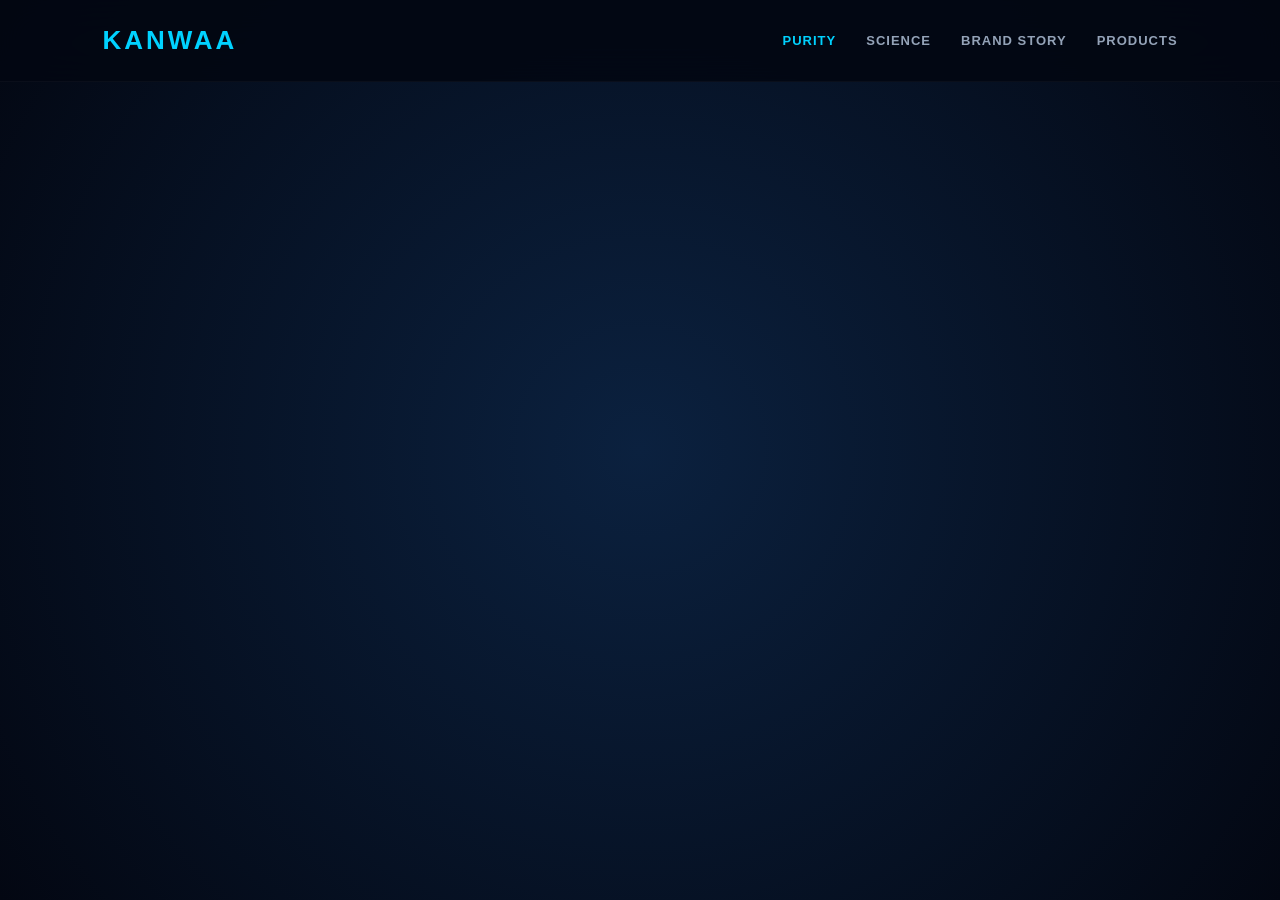
==== commit dc23c95c: "Create index.html" ====
--- a/index.html
+++ b/index.html
@@ -3,52 +3,29 @@
 <head>
     <meta charset="UTF-8">
     <meta name="viewport" content="width=device-width, initial-scale=1.0">
-    <title>KANWAA | Every Drop, Pure Perfection</title>
+    <title>KANWAA | International Purity</title>
     <link rel="stylesheet" href="style.css">
-    <link rel="stylesheet" href="https://cdnjs.cloudflare.com/ajax/libs/font-awesome/6.0.0/css/all.min.css">
 </head>
 <body>
-    <nav class="navbar">
-        <div class="logo">KANWAA</div>
-        <div class="nav-links">
-            <a href="index.html">Home</a>
-            <a href="about.html">About</a>
+    <nav class="nav-bar">
+        <div class="brand-name">KANWAA</div>
+        <div class="nav-tabs">
+            <a href="index.html" class="active">Purity</a>
             <a href="science.html">Science</a>
-            <a href="products.html">Store</a>
+            <a href="brand.html">Brand Story</a>
+            <a href="products.html">Products</a>
         </div>
     </nav>
 
-    <section class="hero">
-        <div>
-            <p style="color:var(--primary); font-weight: bold; letter-spacing: 3px;">ESTABLISHED 2026</p>
-            <h1>Every Drop, <br><span>Pure Perfection.</span></h1>
-            <p>At Kanwaa, we don’t just deliver water — we deliver purity, trust, and a healthier lifestyle. Because for us, water is a promise of health.</p>
-            <a href="about.html" class="btn-explore">EXPLORE KANWAA <i class="fas fa-arrow-right"></i></a>
+    <section class="hero-view">
+        <div class="reveal">
+            <p style="letter-spacing: 10px; color: var(--primary);">ESTD 2026</p>
+            <h1>Beyond <span>Mineral</span> Water.</h1>
+            <p>Experience hydration engineered by science. 7 stages of molecular purification for those who refuse to settle for anything less than perfection.</p>
+            <a href="brand.html" class="btn-gold">Explore Brand</a>
         </div>
     </section>
 
-    <div class="container">
-        <div class="checker">
-            <h3>Check Delivery Availability</h3>
-            <input type="text" id="pincode" placeholder="Enter Pincode">
-            <button class="btn-explore" style="padding: 10px 30px;" onclick="checkArea()">Verify</button>
-            <p id="checkMsg" style="margin-top:10px;"></p>
-        </div>
-    </div>
-
-    <script>
-        function checkArea() {
-            const pin = document.getElementById('pincode').value;
-            const msg = document.getElementById('checkMsg');
-            const areas = ["812001", "812002", "853204", "854301"];
-            if(areas.includes(pin)) {
-                msg.innerText = "✓ Yes! We are delivering in your area.";
-                msg.style.color = "white";
-            } else {
-                msg.innerText = "× Sorry, we haven't reached your area yet.";
-                msg.style.color = "yellow";
-            }
-        }
-    </script>
+    <script src="script.js"></script>
 </body>
 </html>
--- a/style.css
+++ b/style.css
@@ -1,71 +1,76 @@
 :root {
-    --primary: #00b4d8;
-    --deep-blue: #03045e;
-    --gold: #ffb703;
-    --glass: rgba(255, 255, 255, 0.05);
-    --text-white: #f8f9fa;
+    --bg: #030712;
+    --card-bg: #0f172a;
+    --primary: #00d2ff;
+    --secondary: #3a86ff;
+    --accent: #ffb703;
+    --glass: rgba(255, 255, 255, 0.03);
 }
 
-* { margin: 0; padding: 0; box-sizing: border-box; font-family: 'Poppins', sans-serif; }
-body { background: #020617; color: var(--text-white); line-height: 1.6; overflow-x: hidden; }
+* { margin: 0; padding: 0; box-sizing: border-box; font-family: 'Montserrat', sans-serif; }
+body { background: var(--bg); color: #fff; overflow-x: hidden; scroll-behavior: smooth; }
 
-/* Navigation */
-.navbar {
+/* Global Navigation */
+.nav-bar {
+    position: fixed; top: 0; width: 100%; padding: 25px 8%;
+    background: rgba(3, 7, 18, 0.9); backdrop-filter: blur(20px);
     display: flex; justify-content: space-between; align-items: center;
-    padding: 20px 5%; background: rgba(2, 6, 23, 0.95);
-    position: fixed; width: 100%; top: 0; z-index: 1000; border-bottom: 1px solid var(--glass);
+    z-index: 1000; border-bottom: 1px solid var(--glass);
 }
-.logo { font-size: 24px; font-weight: 900; color: var(--primary); letter-spacing: 2px; }
-.nav-links a { color: #fff; text-decoration: none; margin-left: 20px; font-size: 13px; text-transform: uppercase; font-weight: 600; }
+.brand-name { font-size: 26px; font-weight: 900; letter-spacing: 3px; color: var(--primary); }
+.nav-tabs { display: flex; gap: 30px; }
+.nav-tabs a { 
+    text-decoration: none; color: #94a3b8; font-size: 13px; font-weight: 700; 
+    text-transform: uppercase; transition: 0.4s; letter-spacing: 1px;
+}
+.nav-tabs a:hover, .nav-tabs a.active { color: var(--primary); }
 
-/* Hero Section */
-.hero {
+/* Luxury Hero */
+.hero-view {
     height: 100vh; display: flex; align-items: center; justify-content: center;
-    text-align: center; background: radial-gradient(circle at center, #071931 0%, #020617 100%);
-    padding: 0 5%;
+    text-align: center; padding: 0 10%; background: radial-gradient(circle at center, #0b213f 0%, #030712 100%);
 }
-.hero h1 { font-size: clamp(40px, 8vw, 80px); font-weight: 900; line-height: 1.1; margin-bottom: 20px; }
-.hero h1 span { color: var(--primary); }
-.hero p { font-size: 18px; color: #94a3b8; max-width: 700px; margin: 0 auto 30px; }
+.hero-view h1 { font-size: clamp(40px, 10vw, 90px); font-weight: 900; line-height: 1; margin-bottom: 25px; }
+.hero-view h1 span { color: var(--primary); text-shadow: 0 0 50px rgba(0, 210, 255, 0.3); }
+.hero-view p { font-size: 20px; color: #64748b; max-width: 800px; margin-bottom: 40px; font-weight: 300; }
 
 /* Buttons */
-.btn-explore {
-    padding: 18px 45px; background: var(--primary); color: white; text-decoration: none;
-    border-radius: 50px; font-weight: bold; font-size: 16px; transition: 0.4s;
-    border: none; cursor: pointer; display: inline-block;
+.btn-gold {
+    padding: 18px 45px; background: var(--primary); color: #000; font-weight: 800;
+    text-decoration: none; border-radius: 4px; transition: 0.5s; text-transform: uppercase;
+    display: inline-block; border: none; cursor: pointer;
 }
-.btn-explore:hover { transform: scale(1.05); box-shadow: 0 0 30px rgba(0, 180, 216, 0.4); }
+.btn-gold:hover { transform: translateY(-5px); box-shadow: 0 20px 40px rgba(0, 210, 255, 0.2); }
 
-/* Sections */
-.section { padding: 100px 5%; }
-.container { max-width: 1200px; margin: auto; }
-.title { font-size: 40px; text-align: center; margin-bottom: 50px; }
-.title span { color: var(--primary); }
+/* Content Sections */
+.full-section { padding: 120px 8%; min-height: 80vh; }
+.grid-3 { display: grid; grid-template-columns: repeat(auto-fit, minmax(300px, 1fr)); gap: 40px; }
+.premium-card {
+    background: var(--card-bg); padding: 50px; border-radius: 2px;
+    border-left: 4px solid var(--primary); transition: 0.4s;
+}
+.premium-card:hover { background: #1e293b; transform: scale(1.02); }
 
-/* Cards */
-.grid { display: grid; grid-template-columns: repeat(auto-fit, minmax(280px, 1fr)); gap: 30px; }
-.card { background: #0f172a; padding: 40px; border-radius: 20px; border: 1px solid var(--glass); transition: 0.3s; }
-.card:hover { border-color: var(--primary); }
-.card i { font-size: 40px; color: var(--primary); margin-bottom: 20px; }
+/* Product Interface */
+.product-shelf { display: grid; grid-template-columns: repeat(auto-fit, minmax(280px, 1fr)); gap: 30px; }
+.product-unit { 
+    background: var(--glass); border: 1px solid var(--glass); padding: 40px; 
+    text-align: center; border-radius: 15px; position: relative;
+}
+.product-unit img { height: 280px; margin-bottom: 25px; filter: drop-shadow(0 20px 30px rgba(0,0,0,0.5)); }
+.price-display { font-size: 32px; font-weight: 900; margin: 20px 0; color: var(--accent); }
 
-/* Product Cards */
-.p-card { background: #0f172a; border-radius: 25px; padding: 30px; text-align: center; border: 1px solid var(--glass); }
-.p-card img { height: 250px; margin-bottom: 20px; filter: drop-shadow(0 10px 20px rgba(0,0,0,0.5)); }
-.price { font-size: 28px; color: var(--gold); font-weight: bold; margin: 15px 0; }
+/* Checkout UI */
+.checkout-panel {
+    max-width: 600px; margin: 50px auto; background: var(--card-bg);
+    padding: 50px; border: 1px solid var(--glass);
+}
+input, select, textarea {
+    width: 100%; padding: 18px; margin-bottom: 20px; background: #020617;
+    border: 1px solid #1e293b; color: #fff; outline: none; transition: 0.3s;
+}
+input:focus { border-color: var(--primary); }
 
-/* Form */
-.order-form { max-width: 500px; margin: 50px auto; background: #0f172a; padding: 40px; border-radius: 20px; }
-input, select, textarea { 
-    width: 100%; padding: 15px; margin-bottom: 20px; background: #020617; 
-    border: 1px solid var(--glass); color: white; border-radius: 10px;
-}
-
-/* Pincode Checker */
-.checker { background: var(--primary); padding: 30px; border-radius: 20px; text-align: center; margin-top: -50px; }
-.checker input { width: 200px; margin-bottom: 0; margin-right: 10px; }
-
-/* Mobile Responsive */
-@media (max-width: 768px) {
-    .nav-links { display: none; }
-    .hero h1 { font-size: 45px; }
-}
+/* Animations */
+.reveal { opacity: 0; transform: translateY(30px); transition: 1s ease-out; }
+.reveal.active { opacity: 1; transform: translateY(0); }
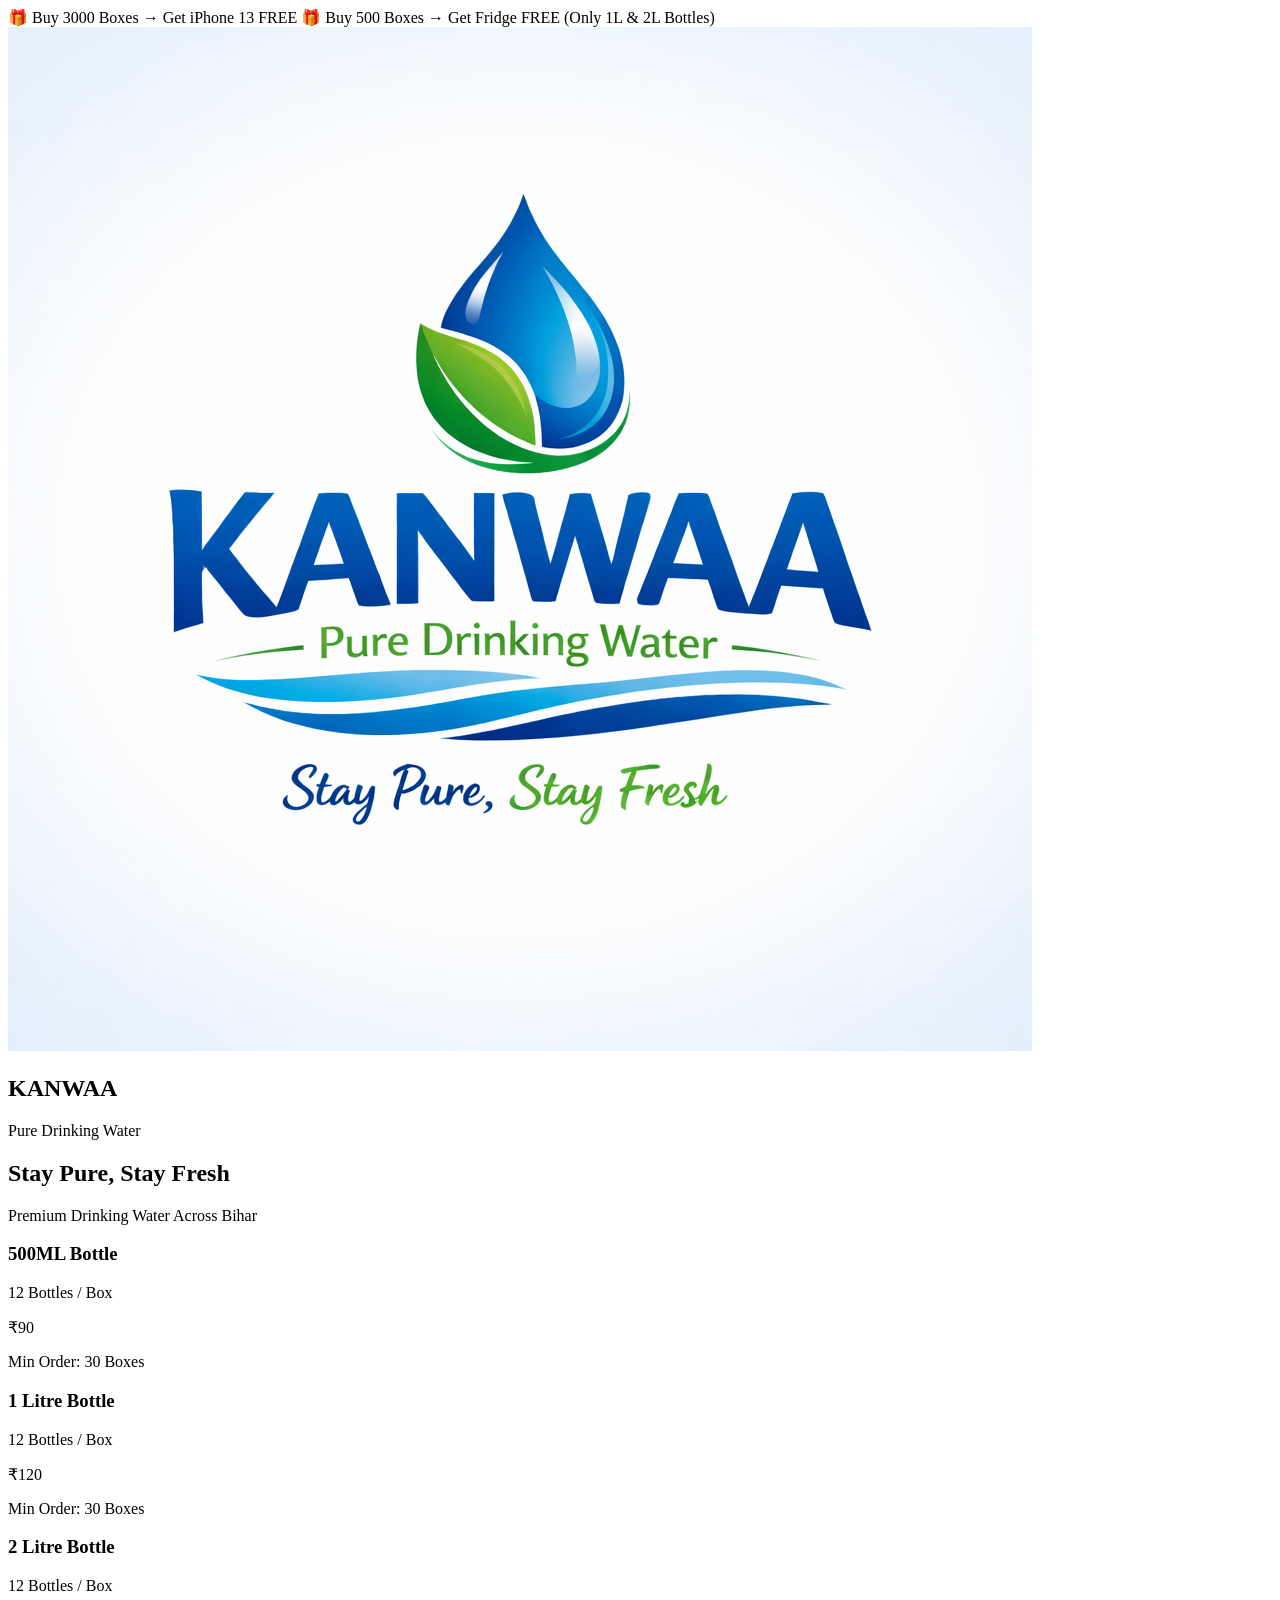
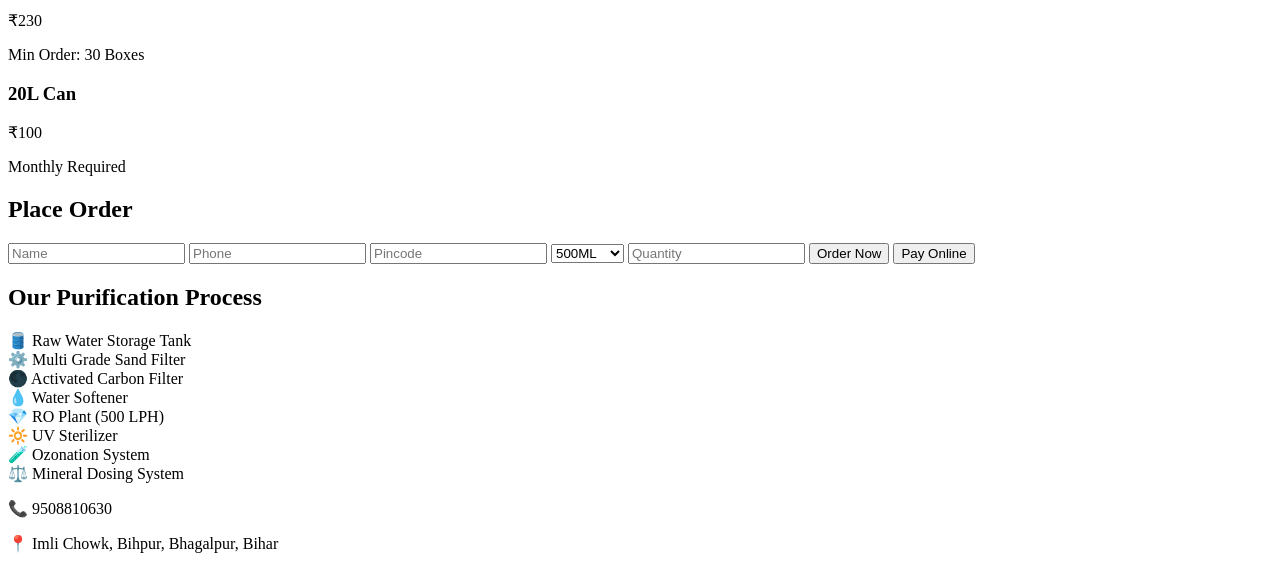
==== commit f6703ed6: "Create index.html" ====
--- a/index.html
+++ b/index.html
@@ -1,31 +1,115 @@
 <!DOCTYPE html>
-<html lang="en">
+<html>
 <head>
-    <meta charset="UTF-8">
-    <meta name="viewport" content="width=device-width, initial-scale=1.0">
-    <title>KANWAA | International Purity</title>
-    <link rel="stylesheet" href="style.css">
+<meta charset="UTF-8">
+<meta name="viewport" content="width=device-width, initial-scale=1.0">
+<title>KANWAA Water</title>
+<link rel="stylesheet" href="style.css">
 </head>
+
 <body>
-    <nav class="nav-bar">
-        <div class="brand-name">KANWAA</div>
-        <div class="nav-tabs">
-            <a href="index.html" class="active">Purity</a>
-            <a href="science.html">Science</a>
-            <a href="brand.html">Brand Story</a>
-            <a href="products.html">Products</a>
-        </div>
-    </nav>
 
-    <section class="hero-view">
-        <div class="reveal">
-            <p style="letter-spacing: 10px; color: var(--primary);">ESTD 2026</p>
-            <h1>Beyond <span>Mineral</span> Water.</h1>
-            <p>Experience hydration engineered by science. 7 stages of molecular purification for those who refuse to settle for anything less than perfection.</p>
-            <a href="brand.html" class="btn-gold">Explore Brand</a>
-        </div>
-    </section>
+<!-- OFFER -->
+<div class="offer">
+🎁 Buy 3000 Boxes → Get iPhone 13 FREE  
+🎁 Buy 500 Boxes → Get Fridge FREE  
+(Only 1L & 2L Bottles)
+</div>
 
-    <script src="script.js"></script>
+<!-- HEADER -->
+<header>
+<img src="logo.png" class="logo">
+<h2>KANWAA</h2>
+<p>Pure Drinking Water</p>
+</header>
+
+<!-- HERO -->
+<section class="hero">
+<h1>Stay Pure, Stay Fresh</h1>
+<p>Premium Drinking Water Across Bihar</p>
+</section>
+
+<!-- PRODUCTS -->
+<section class="products">
+
+<div class="card">
+<h3>500ML Bottle</h3>
+<p>12 Bottles / Box</p>
+<p>₹90</p>
+<p>Min Order: 30 Boxes</p>
+</div>
+
+<div class="card">
+<h3>1 Litre Bottle</h3>
+<p>12 Bottles / Box</p>
+<p>₹120</p>
+<p>Min Order: 30 Boxes</p>
+</div>
+
+<div class="card">
+<h3>2 Litre Bottle</h3>
+<p>12 Bottles / Box</p>
+<p>₹230</p>
+<p>Min Order: 30 Boxes</p>
+</div>
+
+<div class="card">
+<h3>20L Can</h3>
+<p>₹100</p>
+<p>Monthly Required</p>
+</div>
+
+</section>
+
+<!-- ORDER -->
+<section class="order">
+
+<h2>Place Order</h2>
+
+<input id="name" placeholder="Name">
+<input id="phone" placeholder="Phone">
+
+<input id="pincode" placeholder="Pincode" onblur="checkPin()">
+
+<select id="product">
+<option>500ML</option>
+<option>1L</option>
+<option>2L</option>
+<option>20L Can</option>
+</select>
+
+<input id="qty" type="number" placeholder="Quantity">
+
+<button onclick="placeOrder()">Order Now</button>
+<button onclick="pay()">Pay Online</button>
+
+<p id="msg"></p>
+
+</section>
+
+<!-- QUALITY -->
+<section class="quality">
+
+<h2>Our Purification Process</h2>
+
+<div class="step">🛢️ Raw Water Storage Tank</div>
+<div class="step">⚙️ Multi Grade Sand Filter</div>
+<div class="step">🌑 Activated Carbon Filter</div>
+<div class="step">💧 Water Softener</div>
+<div class="step">💎 RO Plant (500 LPH)</div>
+<div class="step">🔆 UV Sterilizer</div>
+<div class="step">🧪 Ozonation System</div>
+<div class="step">⚖️ Mineral Dosing System</div>
+
+</section>
+
+<!-- CONTACT -->
+<footer>
+<p>📞 9508810630</p>
+<p>📍 Imli Chowk, Bihpur, Bhagalpur, Bihar</p>
+</footer>
+
+<script src="script.js"></script>
+
 </body>
-</html>
+  </html>
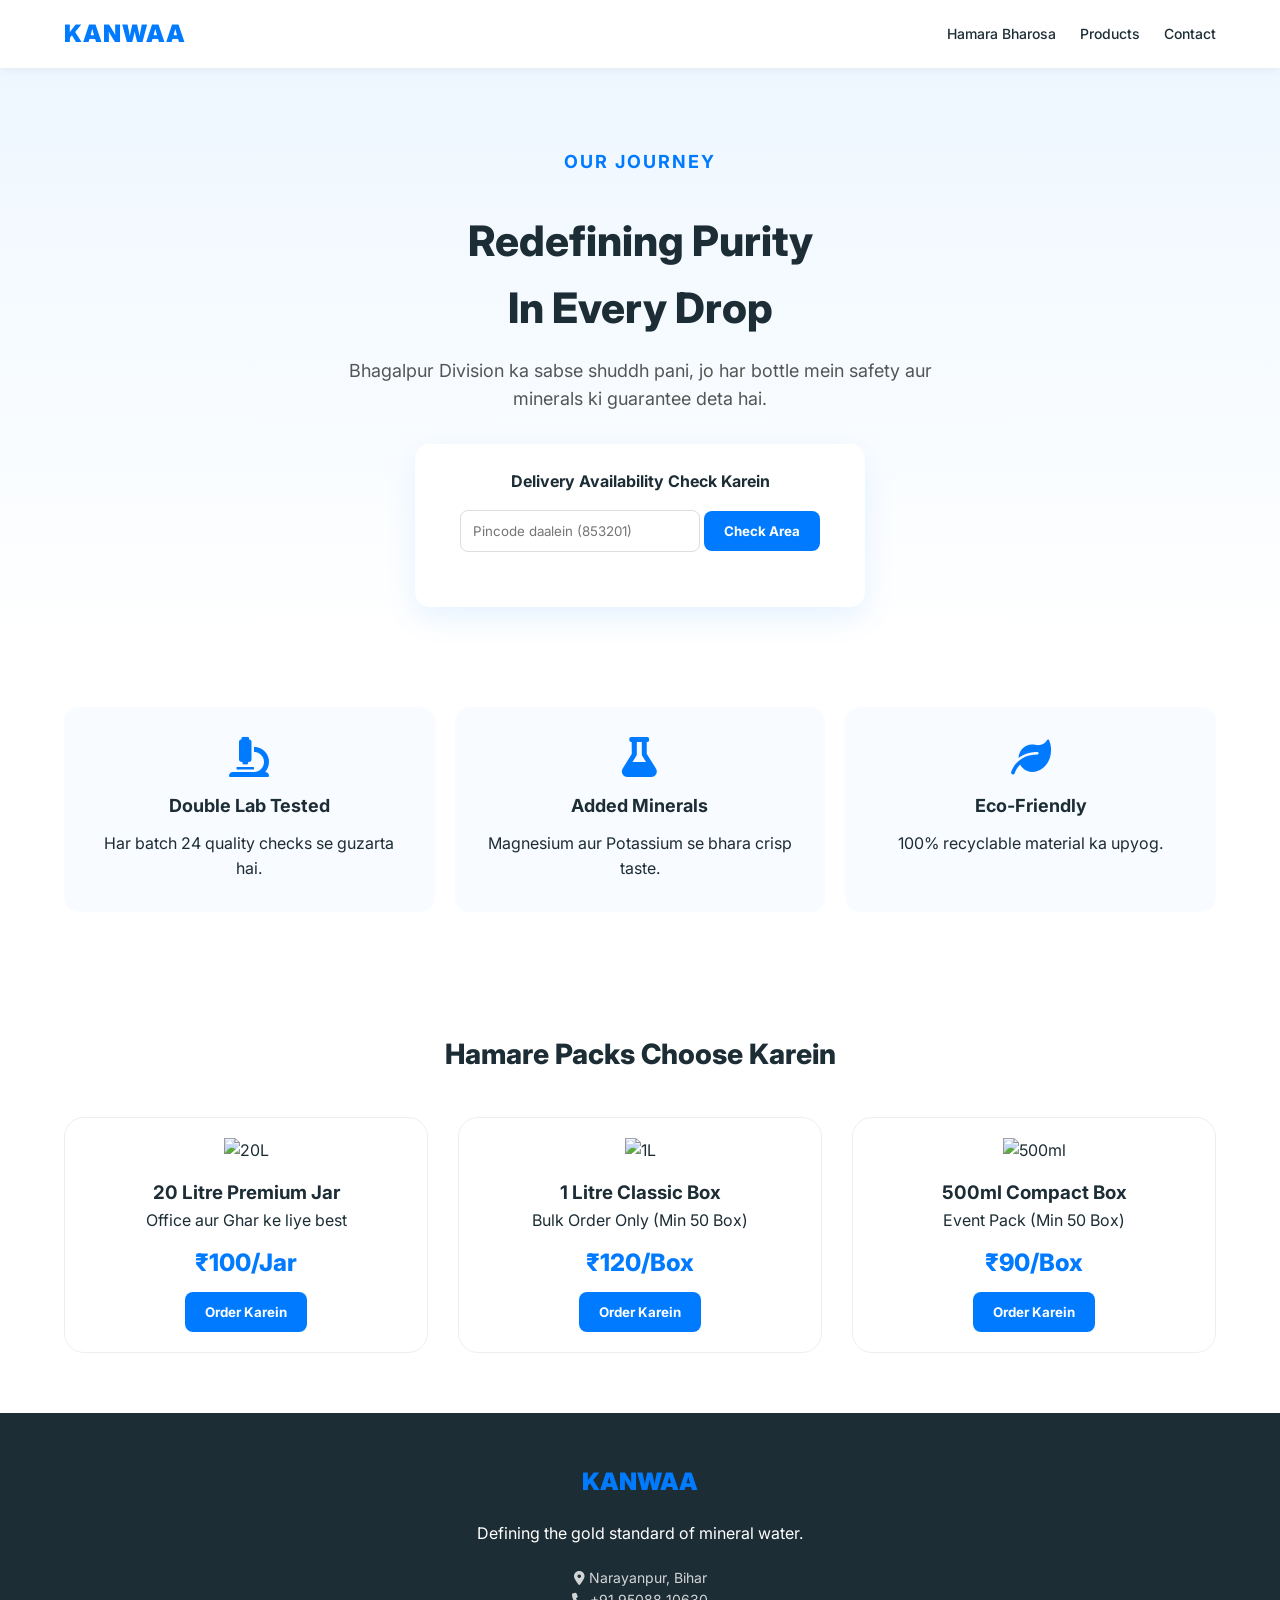
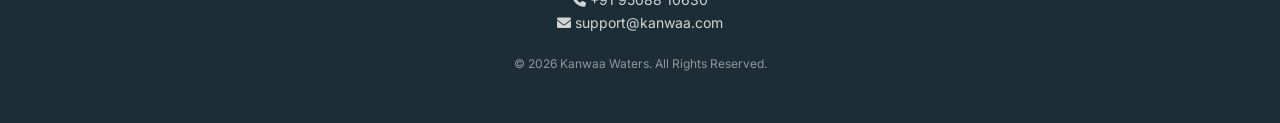
==== commit 3fcc2d11: "Create index.html" ====
--- a/index.html
+++ b/index.html
@@ -1,115 +1,209 @@
 <!DOCTYPE html>
-<html>
+<html lang="hi">
 <head>
-<meta charset="UTF-8">
-<meta name="viewport" content="width=device-width, initial-scale=1.0">
-<title>KANWAA Water</title>
-<link rel="stylesheet" href="style.css">
+    <meta charset="UTF-8">
+    <meta name="viewport" content="width=device-width, initial-scale=1.0">
+    <title>KANWAA | Redefining Purity</title>
+    <link href="https://fonts.googleapis.com/css2?family=Inter:wght@300;400;700&display=swap" rel="stylesheet">
+    <link rel="stylesheet" href="https://cdnjs.cloudflare.com/ajax/libs/font-awesome/6.0.0/css/all.min.css">
+    
+    <style>
+        :root {
+            --primary: #007bff;
+            --dark: #1d2d35;
+            --light-bg: #f8fbff;
+            --white: #ffffff;
+        }
+
+        * { margin: 0; padding: 0; box-sizing: border-box; font-family: 'Inter', sans-serif; }
+        body { background-color: var(--white); color: var(--dark); line-height: 1.6; }
+
+        /* Navigation */
+        nav {
+            display: flex; justify-content: space-between; align-items: center;
+            padding: 15px 5%; background: var(--white);
+            position: sticky; top: 0; z-index: 1000; box-shadow: 0 2px 10px rgba(0,0,0,0.05);
+        }
+        .logo { font-size: 24px; font-weight: 900; color: var(--primary); letter-spacing: 1px; }
+        .nav-links a { text-decoration: none; color: var(--dark); margin-left: 20px; font-weight: 500; font-size: 14px; }
+
+        /* Hero Section */
+        .hero { text-align: center; padding: 80px 5% 40px; background: linear-gradient(180deg, #eef7ff 0%, #ffffff 100%); }
+        .hero h1 { font-size: 42px; font-weight: 800; margin-bottom: 15px; color: var(--dark); }
+        .hero p { font-size: 18px; color: #555; max-width: 600px; margin: 0 auto 30px; }
+
+        /* Pincode Checker */
+        .check-box {
+            background: var(--white); padding: 25px; border-radius: 15px;
+            box-shadow: 0 10px 30px rgba(0,123,255,0.1); max-width: 450px; margin: 0 auto;
+        }
+        .check-box input {
+            padding: 12px; width: 60%; border: 1px solid #ddd; border-radius: 8px; outline: none;
+        }
+        .check-btn {
+            padding: 12px 20px; background: var(--primary); color: white; 
+            border: none; border-radius: 8px; cursor: pointer; font-weight: bold;
+        }
+
+        /* Trust Section */
+        .trust-section { padding: 60px 5%; display: grid; grid-template-columns: repeat(auto-fit, minmax(250px, 1fr)); gap: 20px; }
+        .trust-card { padding: 30px; text-align: center; background: var(--light-bg); border-radius: 15px; }
+        .trust-card i { font-size: 40px; color: var(--primary); margin-bottom: 15px; }
+        .trust-card h3 { margin-bottom: 10px; font-size: 18px; }
+
+        /* Product Section */
+        .products { padding: 60px 5%; background: var(--white); }
+        .section-title { text-align: center; margin-bottom: 40px; font-size: 28px; font-weight: 800; }
+        .product-grid { display: grid; grid-template-columns: repeat(auto-fit, minmax(280px, 1fr)); gap: 30px; }
+        .p-card { 
+            background: var(--white); border: 1px solid #eee; border-radius: 20px; 
+            padding: 20px; text-align: center; transition: 0.3s;
+        }
+        .p-card:hover { transform: translateY(-5px); box-shadow: 0 15px 35px rgba(0,0,0,0.05); }
+        .p-card img { height: 200px; object-fit: contain; margin-bottom: 15px; }
+        .price { font-size: 24px; font-weight: 800; color: var(--primary); margin: 10px 0; }
+        
+        /* Footer */
+        footer { background: var(--dark); color: white; padding: 50px 5%; text-align: center; }
+        .footer-logo { font-size: 24px; font-weight: 900; margin-bottom: 20px; color: var(--primary); }
+        .contact-info { margin-bottom: 20px; opacity: 0.8; font-size: 14px; }
+
+        /* Order Floating Bar */
+        .order-bar {
+            position: fixed; bottom: 20px; left: 50%; transform: translateX(-50%);
+            width: 90%; max-width: 500px; background: #222; color: white;
+            padding: 15px 25px; border-radius: 50px; display: flex;
+            justify-content: space-between; align-items: center; box-shadow: 0 10px 30px rgba(0,0,0,0.3);
+            display: none; /* Hidden by default */
+        }
+        .place-order-btn {
+            background: #25d366; color: white; border: none; padding: 10px 20px;
+            border-radius: 30px; font-weight: bold; cursor: pointer;
+        }
+
+        @media (max-width: 600px) {
+            .hero h1 { font-size: 30px; }
+            .check-box input { width: 100%; margin-bottom: 10px; }
+        }
+    </style>
 </head>
-
 <body>
 
-<!-- OFFER -->
-<div class="offer">
-🎁 Buy 3000 Boxes → Get iPhone 13 FREE  
-🎁 Buy 500 Boxes → Get Fridge FREE  
-(Only 1L & 2L Bottles)
-</div>
-
-<!-- HEADER -->
-<header>
-<img src="logo.png" class="logo">
-<h2>KANWAA</h2>
-<p>Pure Drinking Water</p>
-</header>
-
-<!-- HERO -->
-<section class="hero">
-<h1>Stay Pure, Stay Fresh</h1>
-<p>Premium Drinking Water Across Bihar</p>
-</section>
-
-<!-- PRODUCTS -->
-<section class="products">
-
-<div class="card">
-<h3>500ML Bottle</h3>
-<p>12 Bottles / Box</p>
-<p>₹90</p>
-<p>Min Order: 30 Boxes</p>
-</div>
-
-<div class="card">
-<h3>1 Litre Bottle</h3>
-<p>12 Bottles / Box</p>
-<p>₹120</p>
-<p>Min Order: 30 Boxes</p>
-</div>
-
-<div class="card">
-<h3>2 Litre Bottle</h3>
-<p>12 Bottles / Box</p>
-<p>₹230</p>
-<p>Min Order: 30 Boxes</p>
-</div>
-
-<div class="card">
-<h3>20L Can</h3>
-<p>₹100</p>
-<p>Monthly Required</p>
-</div>
-
-</section>
-
-<!-- ORDER -->
-<section class="order">
-
-<h2>Place Order</h2>
-
-<input id="name" placeholder="Name">
-<input id="phone" placeholder="Phone">
-
-<input id="pincode" placeholder="Pincode" onblur="checkPin()">
-
-<select id="product">
-<option>500ML</option>
-<option>1L</option>
-<option>2L</option>
-<option>20L Can</option>
-</select>
-
-<input id="qty" type="number" placeholder="Quantity">
-
-<button onclick="placeOrder()">Order Now</button>
-<button onclick="pay()">Pay Online</button>
-
-<p id="msg"></p>
-
-</section>
-
-<!-- QUALITY -->
-<section class="quality">
-
-<h2>Our Purification Process</h2>
-
-<div class="step">🛢️ Raw Water Storage Tank</div>
-<div class="step">⚙️ Multi Grade Sand Filter</div>
-<div class="step">🌑 Activated Carbon Filter</div>
-<div class="step">💧 Water Softener</div>
-<div class="step">💎 RO Plant (500 LPH)</div>
-<div class="step">🔆 UV Sterilizer</div>
-<div class="step">🧪 Ozonation System</div>
-<div class="step">⚖️ Mineral Dosing System</div>
-
-</section>
-
-<!-- CONTACT -->
-<footer>
-<p>📞 9508810630</p>
-<p>📍 Imli Chowk, Bihpur, Bhagalpur, Bihar</p>
-</footer>
-
-<script src="script.js"></script>
-
+    <nav>
+        <div class="logo">KANWAA</div>
+        <div class="nav-links">
+            <a href="#trust">Hamara Bharosa</a>
+            <a href="#products">Products</a>
+            <a href="#contact">Contact</a>
+        </div>
+    </nav>
+
+    <section class="hero">
+        <p style="color:var(--primary); font-weight:bold; text-transform:uppercase; letter-spacing:2px;">Our Journey</p>
+        <h1>Redefining Purity<br>In Every Drop</h1>
+        <p>Bhagalpur Division ka sabse shuddh pani, jo har bottle mein safety aur minerals ki guarantee deta hai.</p>
+        
+        <div class="check-box">
+            <h4 style="margin-bottom:15px;">Delivery Availability Check Karein</h4>
+            <input type="text" id="pincode" placeholder="Pincode daalein (853201)">
+            <button class="check-btn" onclick="checkPincode()">Check Area</button>
+            <p id="msg" style="margin-top:10px; font-size:13px; font-weight:bold;"></p>
+        </div>
+    </section>
+
+    <section class="trust-section" id="trust">
+        <div class="trust-card">
+            <i class="fas fa-microscope"></i>
+            <h3>Double Lab Tested</h3>
+            <p>Har batch 24 quality checks se guzarta hai.</p>
+        </div>
+        <div class="trust-card">
+            <i class="fas fa-flask"></i>
+            <h3>Added Minerals</h3>
+            <p>Magnesium aur Potassium se bhara crisp taste.</p>
+        </div>
+        <div class="trust-card">
+            <i class="fas fa-leaf"></i>
+            <h3>Eco-Friendly</h3>
+            <p>100% recyclable material ka upyog.</p>
+        </div>
+    </section>
+
+    <section class="products" id="products">
+        <h2 class="section-title">Hamare Packs Choose Karein</h2>
+        <div class="product-grid">
+            <div class="p-card">
+                <img src="https://via.placeholder.com/150?text=20L+Jar" alt="20L">
+                <h3>20 Litre Premium Jar</h3>
+                <p>Office aur Ghar ke liye best</p>
+                <div class="price">₹100/Jar</div>
+                <button class="check-btn" onclick="addToCart('20L Jar', 100)">Order Karein</button>
+            </div>
+            <div class="p-card">
+                <img src="https://via.placeholder.com/150?text=1L+Bottle" alt="1L">
+                <h3>1 Litre Classic Box</h3>
+                <p>Bulk Order Only (Min 50 Box)</p>
+                <div class="price">₹120/Box</div>
+                <button class="check-btn" onclick="addToCart('1L Box', 120)">Order Karein</button>
+            </div>
+            <div class="p-card">
+                <img src="https://via.placeholder.com/150?text=500ml+Bottle" alt="500ml">
+                <h3>500ml Compact Box</h3>
+                <p>Event Pack (Min 50 Box)</p>
+                <div class="price">₹90/Box</div>
+                <button class="check-btn" onclick="addToCart('500ml Box', 90)">Order Karein</button>
+            </div>
+        </div>
+    </section>
+
+    <footer id="contact">
+        <div class="footer-logo">KANWAA</div>
+        <p style="margin-bottom:20px;">Defining the gold standard of mineral water.</p>
+        <div class="contact-info">
+            <p><i class="fas fa-map-marker-alt"></i> Narayanpur, Bihar</p>
+            <p><i class="fas fa-phone"></i> +91 95088 10630</p>
+            <p><i class="fas fa-envelope"></i> support@kanwaa.com</p>
+        </div>
+        <p style="font-size:12px; opacity:0.5;">© 2026 Kanwaa Waters. All Rights Reserved.</p>
+    </footer>
+
+    <div class="order-bar" id="orderBar">
+        <div>
+            <span id="cartCount">1 Item</span> Selected<br>
+            <b id="totalPrice">Total: ₹100</b>
+        </div>
+        <button class="place-order-btn" onclick="finalOrder()">Place Order <i class="fab fa-whatsapp"></i></button>
+    </div>
+
+    <script>
+        function checkPincode() {
+            const pin = document.getElementById('pincode').value;
+            const msg = document.getElementById('msg');
+            const available = ["853201", "853204", "812001"]; // Apne pincodes yahan daalein
+            
+            if(available.includes(pin)) {
+                msg.style.color = "green";
+                msg.innerHTML = "✓ Service Available in " + pin + "!";
+            } else {
+                msg.style.color = "red";
+                msg.innerHTML = "× Sorry, abhi hum yahan nahi pahunche.";
+            }
+        }
+
+        let cart = { item: '', price: 0 };
+
+        function addToCart(name, price) {
+            cart.item = name;
+            cart.price = price;
+            document.getElementById('orderBar').style.display = 'flex';
+            document.getElementById('cartCount').innerText = name;
+            document.getElementById('totalPrice').innerText = "Price: ₹" + price;
+        }
+
+        function finalOrder() {
+            const text = `Namaste Kanwaa! Mujhe order place karna hai: \nProduct: ${cart.item}\nPrice: ₹${cart.price}\nKripya details bhejein.`;
+            window.open(`https://wa.me/919508810630?text=${encodeURIComponent(text)}`, '_blank');
+        }
+    </script>
 </body>
-  </html>
+</html>
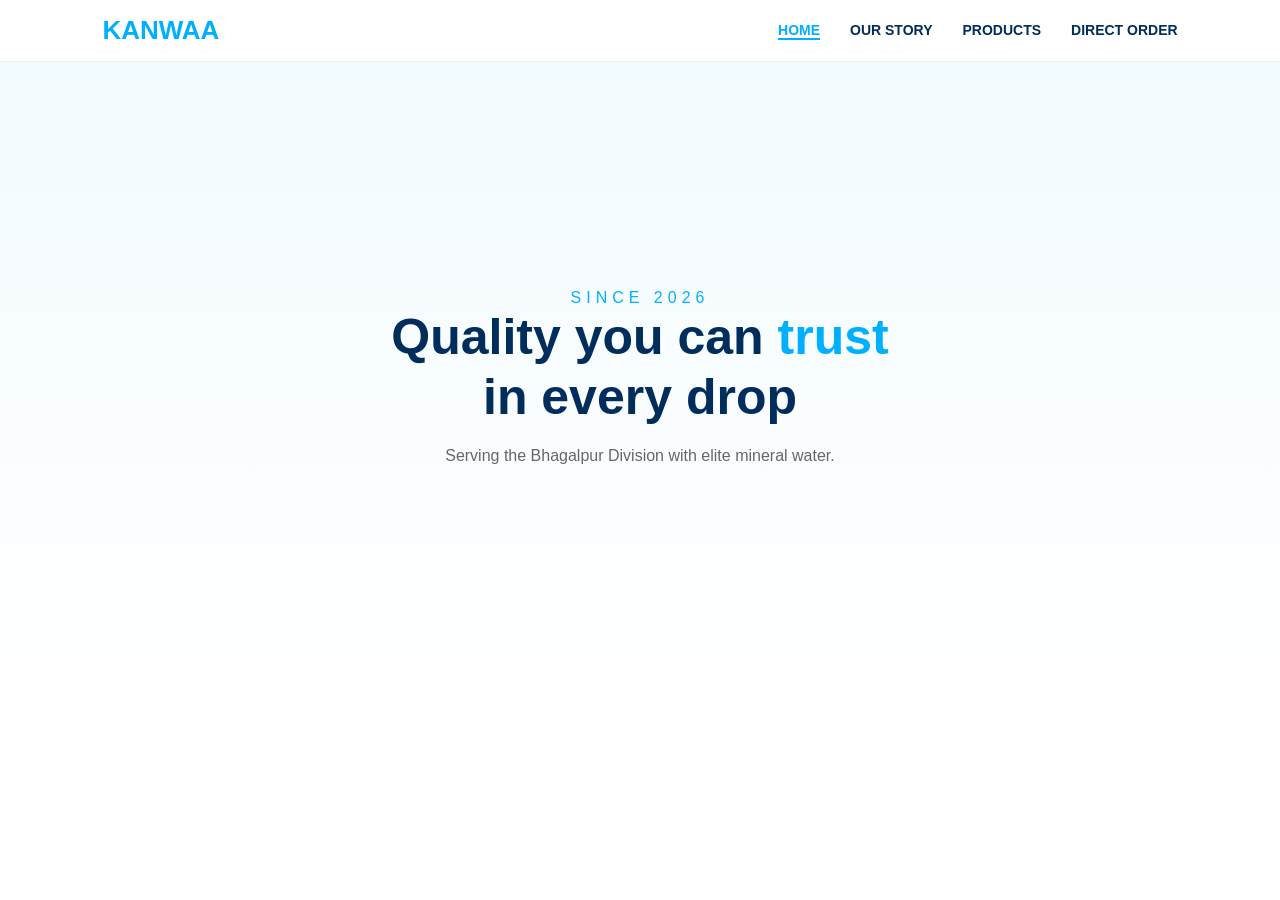
==== commit a42e9569: "Create index.html" ====
--- a/index.html
+++ b/index.html
@@ -1,209 +1,27 @@
 <!DOCTYPE html>
-<html lang="hi">
+<html lang="en">
 <head>
     <meta charset="UTF-8">
-    <meta name="viewport" content="width=device-width, initial-scale=1.0">
-    <title>KANWAA | Redefining Purity</title>
-    <link href="https://fonts.googleapis.com/css2?family=Inter:wght@300;400;700&display=swap" rel="stylesheet">
-    <link rel="stylesheet" href="https://cdnjs.cloudflare.com/ajax/libs/font-awesome/6.0.0/css/all.min.css">
-    
-    <style>
-        :root {
-            --primary: #007bff;
-            --dark: #1d2d35;
-            --light-bg: #f8fbff;
-            --white: #ffffff;
-        }
-
-        * { margin: 0; padding: 0; box-sizing: border-box; font-family: 'Inter', sans-serif; }
-        body { background-color: var(--white); color: var(--dark); line-height: 1.6; }
-
-        /* Navigation */
-        nav {
-            display: flex; justify-content: space-between; align-items: center;
-            padding: 15px 5%; background: var(--white);
-            position: sticky; top: 0; z-index: 1000; box-shadow: 0 2px 10px rgba(0,0,0,0.05);
-        }
-        .logo { font-size: 24px; font-weight: 900; color: var(--primary); letter-spacing: 1px; }
-        .nav-links a { text-decoration: none; color: var(--dark); margin-left: 20px; font-weight: 500; font-size: 14px; }
-
-        /* Hero Section */
-        .hero { text-align: center; padding: 80px 5% 40px; background: linear-gradient(180deg, #eef7ff 0%, #ffffff 100%); }
-        .hero h1 { font-size: 42px; font-weight: 800; margin-bottom: 15px; color: var(--dark); }
-        .hero p { font-size: 18px; color: #555; max-width: 600px; margin: 0 auto 30px; }
-
-        /* Pincode Checker */
-        .check-box {
-            background: var(--white); padding: 25px; border-radius: 15px;
-            box-shadow: 0 10px 30px rgba(0,123,255,0.1); max-width: 450px; margin: 0 auto;
-        }
-        .check-box input {
-            padding: 12px; width: 60%; border: 1px solid #ddd; border-radius: 8px; outline: none;
-        }
-        .check-btn {
-            padding: 12px 20px; background: var(--primary); color: white; 
-            border: none; border-radius: 8px; cursor: pointer; font-weight: bold;
-        }
-
-        /* Trust Section */
-        .trust-section { padding: 60px 5%; display: grid; grid-template-columns: repeat(auto-fit, minmax(250px, 1fr)); gap: 20px; }
-        .trust-card { padding: 30px; text-align: center; background: var(--light-bg); border-radius: 15px; }
-        .trust-card i { font-size: 40px; color: var(--primary); margin-bottom: 15px; }
-        .trust-card h3 { margin-bottom: 10px; font-size: 18px; }
-
-        /* Product Section */
-        .products { padding: 60px 5%; background: var(--white); }
-        .section-title { text-align: center; margin-bottom: 40px; font-size: 28px; font-weight: 800; }
-        .product-grid { display: grid; grid-template-columns: repeat(auto-fit, minmax(280px, 1fr)); gap: 30px; }
-        .p-card { 
-            background: var(--white); border: 1px solid #eee; border-radius: 20px; 
-            padding: 20px; text-align: center; transition: 0.3s;
-        }
-        .p-card:hover { transform: translateY(-5px); box-shadow: 0 15px 35px rgba(0,0,0,0.05); }
-        .p-card img { height: 200px; object-fit: contain; margin-bottom: 15px; }
-        .price { font-size: 24px; font-weight: 800; color: var(--primary); margin: 10px 0; }
-        
-        /* Footer */
-        footer { background: var(--dark); color: white; padding: 50px 5%; text-align: center; }
-        .footer-logo { font-size: 24px; font-weight: 900; margin-bottom: 20px; color: var(--primary); }
-        .contact-info { margin-bottom: 20px; opacity: 0.8; font-size: 14px; }
-
-        /* Order Floating Bar */
-        .order-bar {
-            position: fixed; bottom: 20px; left: 50%; transform: translateX(-50%);
-            width: 90%; max-width: 500px; background: #222; color: white;
-            padding: 15px 25px; border-radius: 50px; display: flex;
-            justify-content: space-between; align-items: center; box-shadow: 0 10px 30px rgba(0,0,0,0.3);
-            display: none; /* Hidden by default */
-        }
-        .place-order-btn {
-            background: #25d366; color: white; border: none; padding: 10px 20px;
-            border-radius: 30px; font-weight: bold; cursor: pointer;
-        }
-
-        @media (max-width: 600px) {
-            .hero h1 { font-size: 30px; }
-            .check-box input { width: 100%; margin-bottom: 10px; }
-        }
-    </style>
+    <title>KANWAA | Home</title>
+    <link rel="stylesheet" href="style.css">
 </head>
 <body>
-
-    <nav>
-        <div class="logo">KANWAA</div>
-        <div class="nav-links">
-            <a href="#trust">Hamara Bharosa</a>
-            <a href="#products">Products</a>
-            <a href="#contact">Contact</a>
+    <nav class="nav-container">
+        <div class="brand-logo">KANWAA</div>
+        <div class="tabs">
+            <a href="index.html" class="active">Home</a>
+            <a href="story.html">Our Story</a>
+            <a href="products.html">Products</a>
+            <a href="order.html">Direct Order</a>
         </div>
     </nav>
 
     <section class="hero">
-        <p style="color:var(--primary); font-weight:bold; text-transform:uppercase; letter-spacing:2px;">Our Journey</p>
-        <h1>Redefining Purity<br>In Every Drop</h1>
-        <p>Bhagalpur Division ka sabse shuddh pani, jo har bottle mein safety aur minerals ki guarantee deta hai.</p>
-        
-        <div class="check-box">
-            <h4 style="margin-bottom:15px;">Delivery Availability Check Karein</h4>
-            <input type="text" id="pincode" placeholder="Pincode daalein (853201)">
-            <button class="check-btn" onclick="checkPincode()">Check Area</button>
-            <p id="msg" style="margin-top:10px; font-size:13px; font-weight:bold;"></p>
+        <div>
+            <p style="letter-spacing: 5px; color: var(--bisleri-blue);">SINCE 2026</p>
+            <h1>Quality you can <span>trust</span><br>in every drop</h1>
+            <p style="margin-top:20px; color: #666;">Serving the Bhagalpur Division with elite mineral water.</p>
         </div>
     </section>
-
-    <section class="trust-section" id="trust">
-        <div class="trust-card">
-            <i class="fas fa-microscope"></i>
-            <h3>Double Lab Tested</h3>
-            <p>Har batch 24 quality checks se guzarta hai.</p>
-        </div>
-        <div class="trust-card">
-            <i class="fas fa-flask"></i>
-            <h3>Added Minerals</h3>
-            <p>Magnesium aur Potassium se bhara crisp taste.</p>
-        </div>
-        <div class="trust-card">
-            <i class="fas fa-leaf"></i>
-            <h3>Eco-Friendly</h3>
-            <p>100% recyclable material ka upyog.</p>
-        </div>
-    </section>
-
-    <section class="products" id="products">
-        <h2 class="section-title">Hamare Packs Choose Karein</h2>
-        <div class="product-grid">
-            <div class="p-card">
-                <img src="https://via.placeholder.com/150?text=20L+Jar" alt="20L">
-                <h3>20 Litre Premium Jar</h3>
-                <p>Office aur Ghar ke liye best</p>
-                <div class="price">₹100/Jar</div>
-                <button class="check-btn" onclick="addToCart('20L Jar', 100)">Order Karein</button>
-            </div>
-            <div class="p-card">
-                <img src="https://via.placeholder.com/150?text=1L+Bottle" alt="1L">
-                <h3>1 Litre Classic Box</h3>
-                <p>Bulk Order Only (Min 50 Box)</p>
-                <div class="price">₹120/Box</div>
-                <button class="check-btn" onclick="addToCart('1L Box', 120)">Order Karein</button>
-            </div>
-            <div class="p-card">
-                <img src="https://via.placeholder.com/150?text=500ml+Bottle" alt="500ml">
-                <h3>500ml Compact Box</h3>
-                <p>Event Pack (Min 50 Box)</p>
-                <div class="price">₹90/Box</div>
-                <button class="check-btn" onclick="addToCart('500ml Box', 90)">Order Karein</button>
-            </div>
-        </div>
-    </section>
-
-    <footer id="contact">
-        <div class="footer-logo">KANWAA</div>
-        <p style="margin-bottom:20px;">Defining the gold standard of mineral water.</p>
-        <div class="contact-info">
-            <p><i class="fas fa-map-marker-alt"></i> Narayanpur, Bihar</p>
-            <p><i class="fas fa-phone"></i> +91 95088 10630</p>
-            <p><i class="fas fa-envelope"></i> support@kanwaa.com</p>
-        </div>
-        <p style="font-size:12px; opacity:0.5;">© 2026 Kanwaa Waters. All Rights Reserved.</p>
-    </footer>
-
-    <div class="order-bar" id="orderBar">
-        <div>
-            <span id="cartCount">1 Item</span> Selected<br>
-            <b id="totalPrice">Total: ₹100</b>
-        </div>
-        <button class="place-order-btn" onclick="finalOrder()">Place Order <i class="fab fa-whatsapp"></i></button>
-    </div>
-
-    <script>
-        function checkPincode() {
-            const pin = document.getElementById('pincode').value;
-            const msg = document.getElementById('msg');
-            const available = ["853201", "853204", "812001"]; // Apne pincodes yahan daalein
-            
-            if(available.includes(pin)) {
-                msg.style.color = "green";
-                msg.innerHTML = "✓ Service Available in " + pin + "!";
-            } else {
-                msg.style.color = "red";
-                msg.innerHTML = "× Sorry, abhi hum yahan nahi pahunche.";
-            }
-        }
-
-        let cart = { item: '', price: 0 };
-
-        function addToCart(name, price) {
-            cart.item = name;
-            cart.price = price;
-            document.getElementById('orderBar').style.display = 'flex';
-            document.getElementById('cartCount').innerText = name;
-            document.getElementById('totalPrice').innerText = "Price: ₹" + price;
-        }
-
-        function finalOrder() {
-            const text = `Namaste Kanwaa! Mujhe order place karna hai: \nProduct: ${cart.item}\nPrice: ₹${cart.price}\nKripya details bhejein.`;
-            window.open(`https://wa.me/919508810630?text=${encodeURIComponent(text)}`, '_blank');
-        }
-    </script>
 </body>
 </html>
--- a/style.css
+++ b/style.css
@@ -0,0 +1,51 @@
+:root {
+    --bisleri-blue: #00b0ff;
+    --navy: #002d5b;
+    --light-bg: #f5faff;
+    --text: #333;
+}
+
+* { margin: 0; padding: 0; box-sizing: border-box; font-family: 'Inter', sans-serif; }
+body { background: #fff; color: var(--text); overflow-x: hidden; }
+
+/* Desktop Navigation Tabs */
+.nav-container {
+    display: flex; justify-content: space-between; align-items: center;
+    padding: 15px 8%; background: white; border-bottom: 1px solid #eee;
+    position: sticky; top: 0; z-index: 1000;
+}
+.brand-logo { font-size: 26px; font-weight: 900; color: var(--bisleri-blue); }
+.tabs { display: flex; gap: 30px; }
+.tabs a { 
+    text-decoration: none; color: var(--navy); font-weight: 600; 
+    font-size: 14px; text-transform: uppercase; transition: 0.3s;
+}
+.tabs a:hover, .tabs a.active { color: var(--bisleri-blue); border-bottom: 2px solid var(--bisleri-blue); }
+
+/* Hero Branding */
+.hero {
+    height: 70vh; background: linear-gradient(rgba(0,176,255,0.05), #fff);
+    display: flex; align-items: center; justify-content: center; text-align: center;
+}
+.hero h1 { font-size: 50px; color: var(--navy); font-weight: 800; line-height: 1.2; }
+.hero span { color: var(--bisleri-blue); }
+
+/* Card Layouts */
+.container { max-width: 1100px; margin: auto; padding: 60px 20px; }
+.grid { display: grid; grid-template-columns: repeat(auto-fit, minmax(300px, 1fr)); gap: 30px; }
+.purity-card { 
+    padding: 30px; text-align: center; background: var(--light-bg); 
+    border-radius: 20px; border: 1px solid transparent; transition: 0.3s;
+}
+.purity-card:hover { border-color: var(--bisleri-blue); background: #fff; box-shadow: 0 10px 30px rgba(0,0,0,0.05); }
+
+/* Product Display */
+.p-item { text-align: center; padding: 40px; border: 1px solid #eee; border-radius: 15px; }
+.p-item img { height: 250px; margin-bottom: 20px; }
+.buy-btn { 
+    background: var(--bisleri-blue); color: white; border: none; 
+    padding: 12px 30px; border-radius: 50px; font-weight: bold; cursor: pointer;
+}
+
+/* Footer */
+footer { background: var(--navy); color: white; padding: 40px 8%; margin-top: 50px; }
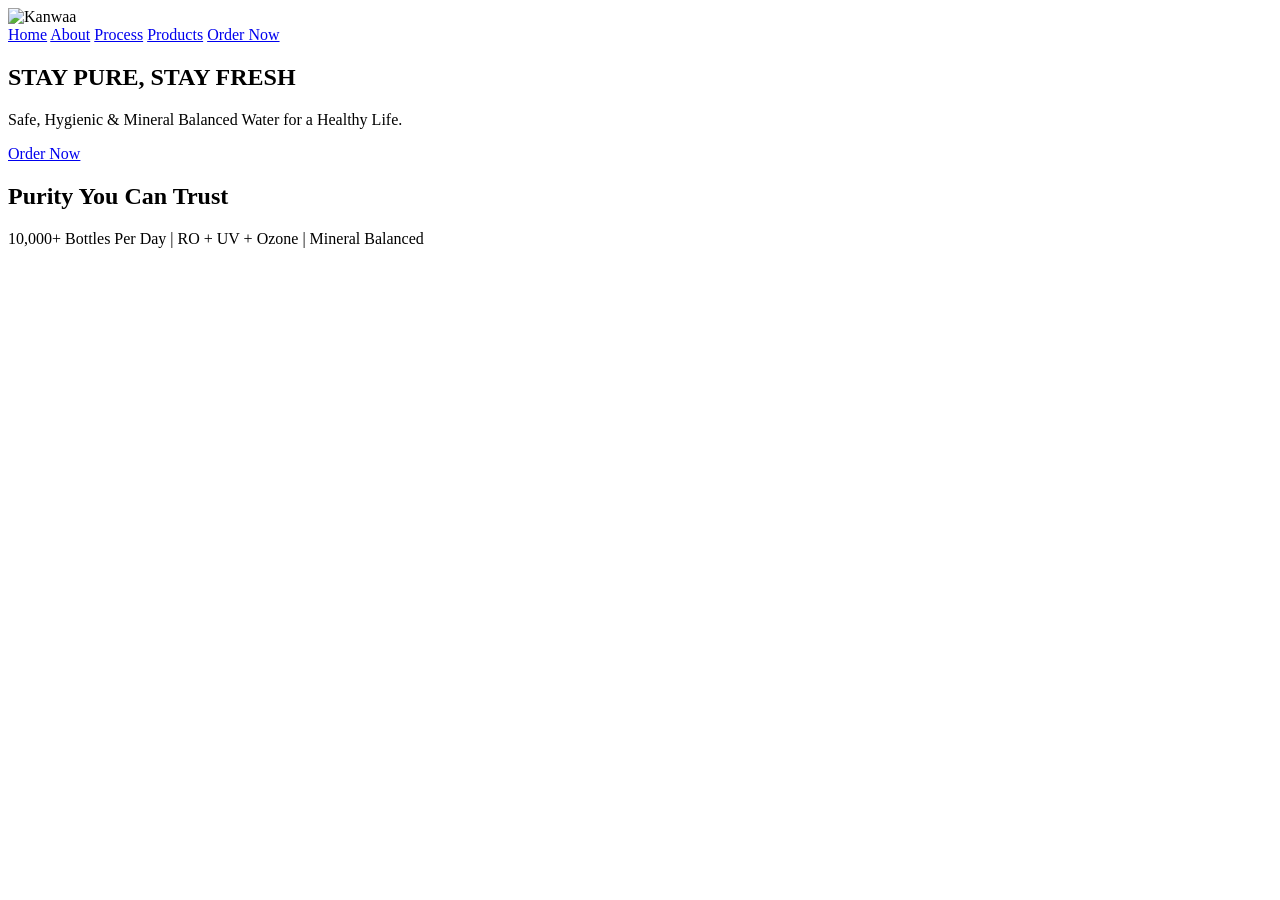
==== commit 180df323: "Create index.html" ====
--- a/index.html
+++ b/index.html
@@ -2,26 +2,32 @@
 <html lang="en">
 <head>
     <meta charset="UTF-8">
-    <title>KANWAA | Home</title>
+    <title>Kanwaa | Home</title>
     <link rel="stylesheet" href="style.css">
 </head>
 <body>
-    <nav class="nav-container">
-        <div class="brand-logo">KANWAA</div>
-        <div class="tabs">
+    <header>
+        <div class="logo"><img src="logo.png" alt="Kanwaa"></div>
+        <nav>
             <a href="index.html" class="active">Home</a>
-            <a href="story.html">Our Story</a>
+            <a href="about.html">About</a>
+            <a href="process.html">Process</a>
             <a href="products.html">Products</a>
-            <a href="order.html">Direct Order</a>
+            <a href="order.html">Order Now</a>
+        </nav>
+    </header>
+
+    <section class="hero" style="background: url('hero_main.png') center/cover;">
+        <div class="hero-content">
+            <h1>STAY PURE, STAY FRESH</h1>
+            <p>Safe, Hygienic & Mineral Balanced Water for a Healthy Life.</p>
+            <a href="order.html" class="btn">Order Now</a>
         </div>
-    </nav>
+    </section>
 
-    <section class="hero">
-        <div>
-            <p style="letter-spacing: 5px; color: var(--bisleri-blue);">SINCE 2026</p>
-            <h1>Quality you can <span>trust</span><br>in every drop</h1>
-            <p style="margin-top:20px; color: #666;">Serving the Bhagalpur Division with elite mineral water.</p>
-        </div>
+    <section class="home-info">
+        <h2>Purity You Can Trust</h2>
+        <p>10,000+ Bottles Per Day | RO + UV + Ozone | Mineral Balanced</p>
     </section>
 </body>
 </html>
